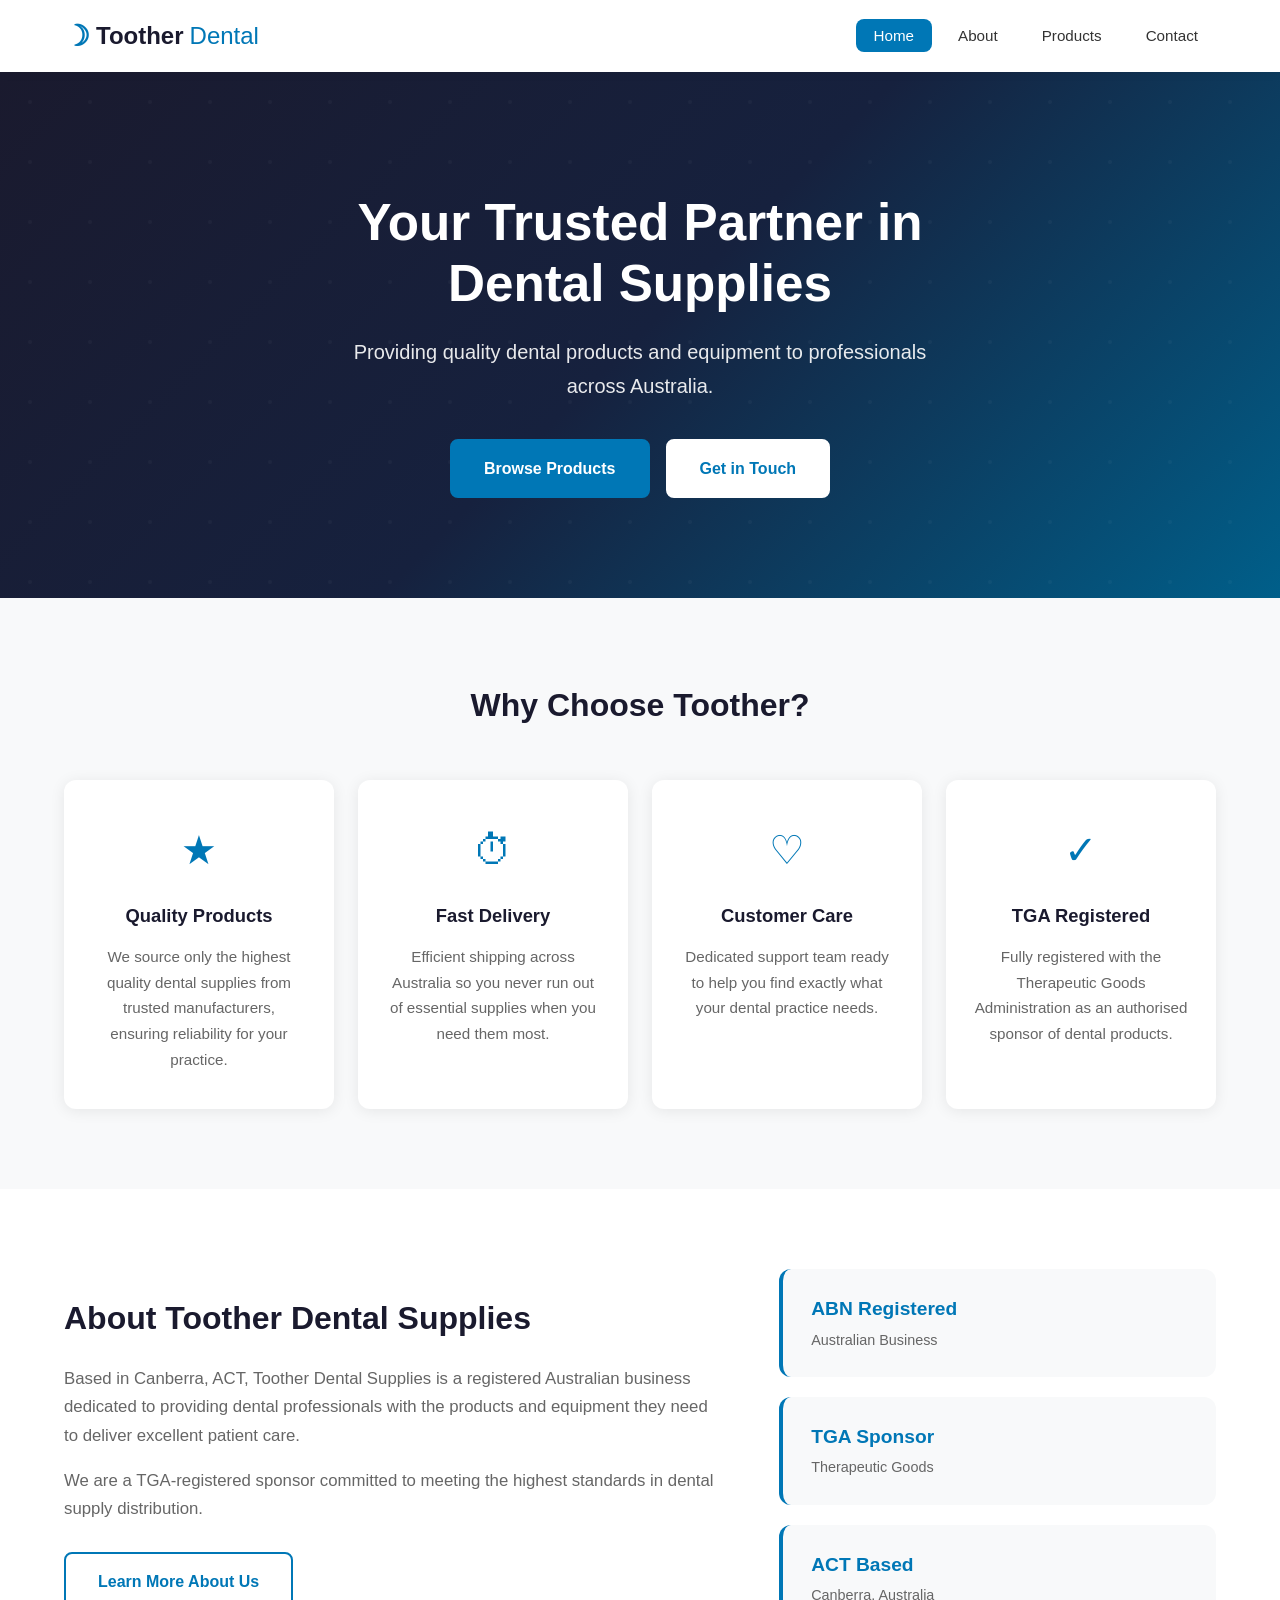
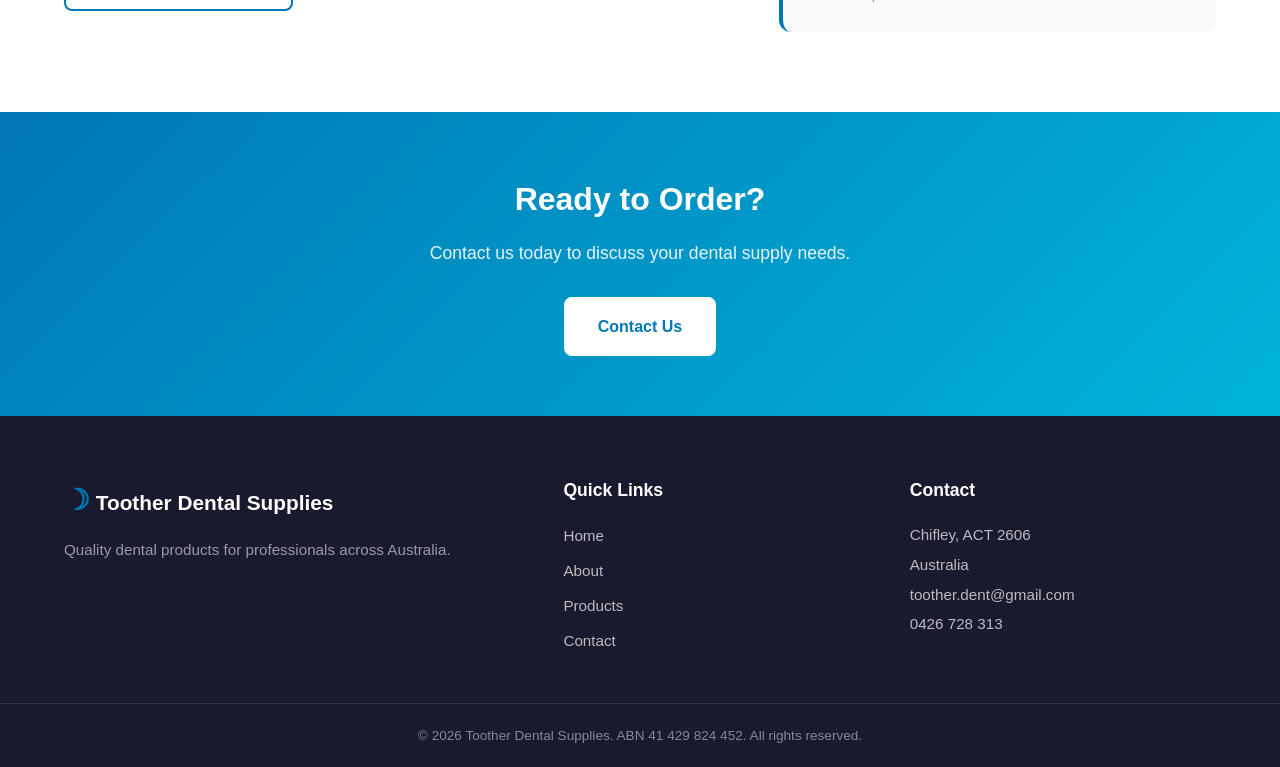
==== index.html @ 84606f4a "Add files via upload" ====
<!DOCTYPE html>
<html lang="en">
<head>
  <meta charset="UTF-8">
  <meta name="viewport" content="width=device-width, initial-scale=1.0">
  <meta name="description" content="Toother Dental Supplies - Quality dental products and supplies in Canberra, ACT. Trusted supplier for dental professionals across Australia.">
  <link rel="stylesheet" href="css/style.css">
  <title>Toother Dental Supplies | Quality Dental Products Australia</title>
</head>
<body>

  <!-- Navigation -->
  <nav class="navbar">
    <div class="container nav-container">
      <a href="index.html" class="logo">
        <span class="logo-icon">&#9789;</span> Toother<span class="logo-accent">Dental</span>
      </a>
      <button class="nav-toggle" aria-label="Toggle navigation">
        <span></span><span></span><span></span>
      </button>
      <ul class="nav-links">
        <li><a href="index.html" class="active">Home</a></li>
        <li><a href="about.html">About</a></li>
        <li><a href="products.html">Products</a></li>
        <li><a href="contact.html">Contact</a></li>
      </ul>
    </div>
  </nav>

  <!-- Hero Section -->
  <section class="hero">
    <div class="hero-overlay"></div>
    <div class="container hero-content">
      <h1>Your Trusted Partner in<br>Dental Supplies</h1>
      <p>Providing quality dental products and equipment to professionals across Australia.</p>
      <div class="hero-buttons">
        <a href="products.html" class="btn btn-primary">Browse Products</a>
        <a href="contact.html" class="btn btn-secondary">Get in Touch</a>
      </div>
    </div>
  </section>

  <!-- Features Section -->
  <section class="features">
    <div class="container">
      <h2 class="section-title">Why Choose Toother?</h2>
      <div class="features-grid">
        <div class="feature-card">
          <div class="feature-icon">&#9733;</div>
          <h3>Quality Products</h3>
          <p>We source only the highest quality dental supplies from trusted manufacturers, ensuring reliability for your practice.</p>
        </div>
        <div class="feature-card">
          <div class="feature-icon">&#9201;</div>
          <h3>Fast Delivery</h3>
          <p>Efficient shipping across Australia so you never run out of essential supplies when you need them most.</p>
        </div>
        <div class="feature-card">
          <div class="feature-icon">&#9825;</div>
          <h3>Customer Care</h3>
          <p>Dedicated support team ready to help you find exactly what your dental practice needs.</p>
        </div>
        <div class="feature-card">
          <div class="feature-icon">&#10003;</div>
          <h3>TGA Registered</h3>
          <p>Fully registered with the Therapeutic Goods Administration as an authorised sponsor of dental products.</p>
        </div>
      </div>
    </div>
  </section>

  <!-- About Preview -->
  <section class="about-preview">
    <div class="container about-preview-content">
      <div class="about-text">
        <h2>About Toother Dental Supplies</h2>
        <p>Based in Canberra, ACT, Toother Dental Supplies is a registered Australian business dedicated to providing dental professionals with the products and equipment they need to deliver excellent patient care.</p>
        <p>We are a TGA-registered sponsor committed to meeting the highest standards in dental supply distribution.</p>
        <a href="about.html" class="btn btn-outline">Learn More About Us</a>
      </div>
      <div class="about-stats">
        <div class="stat">
          <span class="stat-number">ABN Registered</span>
          <span class="stat-label">Australian Business</span>
        </div>
        <div class="stat">
          <span class="stat-number">TGA Sponsor</span>
          <span class="stat-label">Therapeutic Goods</span>
        </div>
        <div class="stat">
          <span class="stat-number">ACT Based</span>
          <span class="stat-label">Canberra, Australia</span>
        </div>
      </div>
    </div>
  </section>

  <!-- CTA Section -->
  <section class="cta">
    <div class="container">
      <h2>Ready to Order?</h2>
      <p>Contact us today to discuss your dental supply needs.</p>
      <a href="contact.html" class="btn btn-primary">Contact Us</a>
    </div>
  </section>

  <!-- Footer -->
  <footer class="footer">
    <div class="container footer-content">
      <div class="footer-brand">
        <h3><span class="logo-icon">&#9789;</span> Toother Dental Supplies</h3>
        <p>Quality dental products for professionals across Australia.</p>
      </div>
      <div class="footer-links">
        <h4>Quick Links</h4>
        <ul>
          <li><a href="index.html">Home</a></li>
          <li><a href="about.html">About</a></li>
          <li><a href="products.html">Products</a></li>
          <li><a href="contact.html">Contact</a></li>
        </ul>
      </div>
      <div class="footer-contact">
        <h4>Contact</h4>
        <p>Chifley, ACT 2606</p>
        <p>Australia</p>
        <p><a href="mailto:toother.dent@gmail.com">toother.dent@gmail.com</a></p>
        <p><a href="tel:0426728313">0426 728 313</a></p>
      </div>
    </div>
    <div class="footer-bottom">
      <div class="container">
        <p>&copy; 2026 Toother Dental Supplies. ABN 41 429 824 452. All rights reserved.</p>
      </div>
    </div>
  </footer>

  <script src="js/main.js"></script>
</body>
</html>
---- css/style.css ----
/* ===========================
   Toother Dental Supplies
   Professional Website Styles
   =========================== */

/* --- CSS Variables --- */
:root {
  --primary: #0077b6;
  --primary-dark: #005f8a;
  --primary-light: #90e0ef;
  --accent: #00b4d8;
  --dark: #1a1a2e;
  --text: #333333;
  --text-light: #666666;
  --light: #f8f9fa;
  --white: #ffffff;
  --border: #e0e0e0;
  --shadow: 0 2px 15px rgba(0, 0, 0, 0.08);
  --shadow-hover: 0 8px 30px rgba(0, 0, 0, 0.12);
  --radius: 12px;
  --transition: all 0.3s ease;
}

/* --- Reset & Base --- */
*, *::before, *::after {
  margin: 0;
  padding: 0;
  box-sizing: border-box;
}

html {
  scroll-behavior: smooth;
}

body {
  font-family: -apple-system, BlinkMacSystemFont, 'Segoe UI', Roboto, Oxygen, Ubuntu, sans-serif;
  line-height: 1.7;
  color: var(--text);
  background: var(--white);
}

a {
  color: var(--primary);
  text-decoration: none;
  transition: var(--transition);
}

a:hover {
  color: var(--primary-dark);
}

img {
  max-width: 100%;
  height: auto;
}

ul {
  list-style: none;
}

.container {
  max-width: 1200px;
  margin: 0 auto;
  padding: 0 24px;
}

/* --- Navigation --- */
.navbar {
  background: var(--white);
  box-shadow: 0 1px 10px rgba(0, 0, 0, 0.06);
  position: sticky;
  top: 0;
  z-index: 1000;
}

.nav-container {
  display: flex;
  align-items: center;
  justify-content: space-between;
  height: 72px;
}

.logo {
  font-size: 1.5rem;
  font-weight: 700;
  color: var(--dark);
  display: flex;
  align-items: center;
  gap: 6px;
}

.logo:hover {
  color: var(--dark);
}

.logo-icon {
  font-size: 1.8rem;
  color: var(--primary);
}

.logo-accent {
  color: var(--primary);
  font-weight: 400;
}

.nav-links {
  display: flex;
  gap: 8px;
}

.nav-links a {
  color: var(--text);
  padding: 8px 18px;
  border-radius: 8px;
  font-weight: 500;
  font-size: 0.95rem;
  transition: var(--transition);
}

.nav-links a:hover,
.nav-links a.active {
  background: var(--primary);
  color: var(--white);
}

.nav-toggle {
  display: none;
  flex-direction: column;
  gap: 5px;
  background: none;
  border: none;
  cursor: pointer;
  padding: 8px;
}

.nav-toggle span {
  display: block;
  width: 26px;
  height: 3px;
  background: var(--dark);
  border-radius: 3px;
  transition: var(--transition);
}

/* --- Buttons --- */
.btn {
  display: inline-block;
  padding: 14px 32px;
  border-radius: 8px;
  font-weight: 600;
  font-size: 1rem;
  cursor: pointer;
  transition: var(--transition);
  border: 2px solid transparent;
  text-align: center;
}

.btn-primary {
  background: var(--primary);
  color: var(--white);
  border-color: var(--primary);
}

.btn-primary:hover {
  background: var(--primary-dark);
  border-color: var(--primary-dark);
  color: var(--white);
  transform: translateY(-2px);
  box-shadow: var(--shadow-hover);
}

.btn-secondary {
  background: var(--white);
  color: var(--primary);
  border-color: var(--white);
}

.btn-secondary:hover {
  background: var(--primary-light);
  border-color: var(--primary-light);
  color: var(--primary-dark);
  transform: translateY(-2px);
}

.btn-outline {
  background: transparent;
  color: var(--primary);
  border-color: var(--primary);
}

.btn-outline:hover {
  background: var(--primary);
  color: var(--white);
  transform: translateY(-2px);
}

.btn-small {
  padding: 10px 24px;
  font-size: 0.9rem;
}

.btn-full {
  width: 100%;
}

/* --- Hero Section --- */
.hero {
  position: relative;
  background: linear-gradient(135deg, var(--dark) 0%, #16213e 50%, var(--primary-dark) 100%);
  padding: 120px 0 100px;
  overflow: hidden;
}

.hero-overlay {
  position: absolute;
  inset: 0;
  background: url("data:image/svg+xml,%3Csvg width='60' height='60' viewBox='0 0 60 60' xmlns='http://www.w3.org/2000/svg'%3E%3Cg fill='none' fill-rule='evenodd'%3E%3Cg fill='%23ffffff' fill-opacity='0.03'%3E%3Ccircle cx='30' cy='30' r='2'/%3E%3C/g%3E%3C/g%3E%3C/svg%3E");
}

.hero-content {
  position: relative;
  text-align: center;
  color: var(--white);
}

.hero h1 {
  font-size: 3.2rem;
  font-weight: 800;
  margin-bottom: 20px;
  line-height: 1.2;
}

.hero p {
  font-size: 1.25rem;
  opacity: 0.9;
  max-width: 600px;
  margin: 0 auto 36px;
}

.hero-buttons {
  display: flex;
  gap: 16px;
  justify-content: center;
  flex-wrap: wrap;
}

/* --- Page Header --- */
.page-header {
  background: linear-gradient(135deg, var(--dark) 0%, var(--primary-dark) 100%);
  padding: 80px 0 60px;
  text-align: center;
  color: var(--white);
}

.page-header h1 {
  font-size: 2.5rem;
  font-weight: 800;
  margin-bottom: 10px;
}

.page-header p {
  font-size: 1.15rem;
  opacity: 0.85;
}

/* --- Section Titles --- */
.section-title {
  text-align: center;
  font-size: 2rem;
  font-weight: 700;
  margin-bottom: 48px;
  color: var(--dark);
}

/* --- Features Section --- */
.features {
  padding: 80px 0;
  background: var(--light);
}

.features-grid {
  display: grid;
  grid-template-columns: repeat(4, 1fr);
  gap: 24px;
}

.feature-card {
  background: var(--white);
  padding: 36px 28px;
  border-radius: var(--radius);
  text-align: center;
  box-shadow: var(--shadow);
  transition: var(--transition);
}

.feature-card:hover {
  transform: translateY(-6px);
  box-shadow: var(--shadow-hover);
}

.feature-icon {
  font-size: 2.5rem;
  color: var(--primary);
  margin-bottom: 16px;
}

.feature-card h3 {
  font-size: 1.15rem;
  margin-bottom: 12px;
  color: var(--dark);
}

.feature-card p {
  color: var(--text-light);
  font-size: 0.95rem;
}

/* --- About Preview Section --- */
.about-preview {
  padding: 80px 0;
}

.about-preview-content {
  display: grid;
  grid-template-columns: 1.5fr 1fr;
  gap: 60px;
  align-items: center;
}

.about-text h2 {
  font-size: 2rem;
  margin-bottom: 20px;
  color: var(--dark);
}

.about-text p {
  color: var(--text-light);
  margin-bottom: 16px;
  font-size: 1.05rem;
}

.about-text .btn {
  margin-top: 12px;
}

.about-stats {
  display: flex;
  flex-direction: column;
  gap: 20px;
}

.stat {
  background: var(--light);
  padding: 24px 28px;
  border-radius: var(--radius);
  border-left: 4px solid var(--primary);
}

.stat-number {
  display: block;
  font-size: 1.2rem;
  font-weight: 700;
  color: var(--primary);
}

.stat-label {
  color: var(--text-light);
  font-size: 0.9rem;
}

/* --- CTA Section --- */
.cta {
  background: linear-gradient(135deg, var(--primary) 0%, var(--accent) 100%);
  padding: 60px 0;
  text-align: center;
  color: var(--white);
}

.cta h2 {
  font-size: 2rem;
  margin-bottom: 12px;
}

.cta p {
  font-size: 1.1rem;
  opacity: 0.9;
  margin-bottom: 28px;
}

.cta .btn-primary {
  background: var(--white);
  color: var(--primary);
  border-color: var(--white);
}

.cta .btn-primary:hover {
  background: var(--dark);
  color: var(--white);
  border-color: var(--dark);
}

/* --- About Page --- */
.about-section {
  padding: 60px 0 80px;
}

.about-grid {
  display: grid;
  grid-template-columns: 1.5fr 1fr;
  gap: 48px;
}

.about-main h2 {
  font-size: 1.6rem;
  color: var(--dark);
  margin-bottom: 16px;
  margin-top: 32px;
}

.about-main h2:first-child {
  margin-top: 0;
}

.about-main p {
  color: var(--text-light);
  font-size: 1.05rem;
  margin-bottom: 12px;
}

.info-card {
  background: var(--light);
  padding: 28px;
  border-radius: var(--radius);
  margin-bottom: 24px;
}

.info-card h3 {
  font-size: 1.2rem;
  color: var(--dark);
  margin-bottom: 16px;
  padding-bottom: 12px;
  border-bottom: 2px solid var(--primary);
}

.info-list li {
  padding: 8px 0;
  color: var(--text-light);
  border-bottom: 1px solid var(--border);
  font-size: 0.95rem;
}

.info-list li:last-child {
  border-bottom: none;
}

.info-list strong {
  color: var(--text);
}

.values-list li {
  padding: 8px 0 8px 24px;
  color: var(--text-light);
  position: relative;
  font-size: 0.95rem;
}

.values-list li::before {
  content: '✓';
  position: absolute;
  left: 0;
  color: var(--primary);
  font-weight: bold;
}

/* --- Products Page --- */
.products-section {
  padding: 60px 0 80px;
}

.products-grid {
  display: grid;
  grid-template-columns: repeat(3, 1fr);
  gap: 28px;
  margin-bottom: 60px;
}

.product-card {
  background: var(--white);
  border: 1px solid var(--border);
  padding: 36px 28px;
  border-radius: var(--radius);
  text-align: center;
  transition: var(--transition);
}

.product-card:hover {
  border-color: var(--primary);
  transform: translateY(-4px);
  box-shadow: var(--shadow-hover);
}

.product-icon {
  font-size: 3rem;
  color: var(--primary);
  margin-bottom: 20px;
}

.product-card h3 {
  font-size: 1.2rem;
  color: var(--dark);
  margin-bottom: 12px;
}

.product-card p {
  color: var(--text-light);
  margin-bottom: 20px;
  font-size: 0.95rem;
}

.products-cta {
  text-align: center;
  background: var(--light);
  padding: 48px;
  border-radius: var(--radius);
}

.products-cta h2 {
  font-size: 1.6rem;
  color: var(--dark);
  margin-bottom: 12px;
}

.products-cta p {
  color: var(--text-light);
  margin-bottom: 24px;
  max-width: 500px;
  margin-left: auto;
  margin-right: auto;
}

/* --- Contact Page --- */
.contact-section {
  padding: 60px 0 80px;
}

.contact-grid {
  display: grid;
  grid-template-columns: 1fr 1fr;
  gap: 48px;
}

.contact-info h2,
.contact-form-wrapper h2 {
  font-size: 1.6rem;
  color: var(--dark);
  margin-bottom: 16px;
}

.contact-info > p {
  color: var(--text-light);
  margin-bottom: 32px;
  font-size: 1.05rem;
}

.contact-details {
  display: flex;
  flex-direction: column;
  gap: 24px;
}

.contact-item {
  display: flex;
  align-items: flex-start;
  gap: 16px;
}

.contact-icon {
  font-size: 1.5rem;
  color: var(--primary);
  width: 48px;
  height: 48px;
  background: var(--light);
  border-radius: 50%;
  display: flex;
  align-items: center;
  justify-content: center;
  flex-shrink: 0;
}

.contact-item h4 {
  font-size: 1rem;
  color: var(--dark);
  margin-bottom: 4px;
}

.contact-item p,
.contact-item a {
  color: var(--text-light);
  font-size: 0.95rem;
}

/* --- Contact Form --- */
.contact-form-wrapper {
  background: var(--light);
  padding: 36px;
  border-radius: var(--radius);
}

.form-group {
  margin-bottom: 20px;
}

.form-group label {
  display: block;
  font-weight: 600;
  color: var(--dark);
  margin-bottom: 6px;
  font-size: 0.95rem;
}

.form-group input,
.form-group select,
.form-group textarea {
  width: 100%;
  padding: 12px 16px;
  border: 1px solid var(--border);
  border-radius: 8px;
  font-size: 1rem;
  font-family: inherit;
  transition: var(--transition);
  background: var(--white);
}

.form-group input:focus,
.form-group select:focus,
.form-group textarea:focus {
  outline: none;
  border-color: var(--primary);
  box-shadow: 0 0 0 3px rgba(0, 119, 182, 0.1);
}

.form-group textarea {
  resize: vertical;
  min-height: 120px;
}

/* --- Map Section --- */
.map-section {
  padding: 0 0 80px;
}

.map-wrapper {
  border-radius: var(--radius);
  overflow: hidden;
  box-shadow: var(--shadow);
}

/* --- Footer --- */
.footer {
  background: var(--dark);
  color: rgba(255, 255, 255, 0.8);
  padding-top: 60px;
}

.footer-content {
  display: grid;
  grid-template-columns: 1.5fr 1fr 1fr;
  gap: 40px;
  padding-bottom: 40px;
}

.footer-brand h3 {
  color: var(--white);
  font-size: 1.3rem;
  margin-bottom: 12px;
}

.footer-brand p {
  font-size: 0.95rem;
  opacity: 0.7;
}

.footer h4 {
  color: var(--white);
  font-size: 1.1rem;
  margin-bottom: 16px;
}

.footer-links ul li {
  margin-bottom: 8px;
}

.footer-links a {
  color: rgba(255, 255, 255, 0.7);
  font-size: 0.95rem;
}

.footer-links a:hover {
  color: var(--white);
}

.footer-contact p,
.footer-contact a {
  color: rgba(255, 255, 255, 0.7);
  font-size: 0.95rem;
  margin-bottom: 4px;
  display: block;
}

.footer-contact a:hover {
  color: var(--white);
}

.footer-bottom {
  border-top: 1px solid rgba(255, 255, 255, 0.1);
  padding: 20px 0;
  text-align: center;
}

.footer-bottom p {
  font-size: 0.85rem;
  opacity: 0.6;
}

/* --- Responsive --- */
@media (max-width: 992px) {
  .features-grid {
    grid-template-columns: repeat(2, 1fr);
  }

  .about-preview-content {
    grid-template-columns: 1fr;
  }

  .about-stats {
    flex-direction: row;
  }

  .about-grid {
    grid-template-columns: 1fr;
  }

  .products-grid {
    grid-template-columns: repeat(2, 1fr);
  }

  .footer-content {
    grid-template-columns: 1fr 1fr;
  }
}

@media (max-width: 768px) {
  .nav-toggle {
    display: flex;
  }

  .nav-links {
    display: none;
    position: absolute;
    top: 72px;
    left: 0;
    right: 0;
    background: var(--white);
    flex-direction: column;
    padding: 16px 24px;
    box-shadow: 0 4px 20px rgba(0, 0, 0, 0.1);
    gap: 4px;
  }

  .nav-links.active {
    display: flex;
  }

  .nav-links a {
    padding: 12px 18px;
  }

  .hero {
    padding: 80px 0 60px;
  }

  .hero h1 {
    font-size: 2.2rem;
  }

  .hero p {
    font-size: 1.05rem;
  }

  .page-header {
    padding: 60px 0 40px;
  }

  .page-header h1 {
    font-size: 2rem;
  }

  .section-title {
    font-size: 1.6rem;
  }

  .features-grid {
    grid-template-columns: 1fr;
  }

  .about-stats {
    flex-direction: column;
  }

  .products-grid {
    grid-template-columns: 1fr;
  }

  .contact-grid {
    grid-template-columns: 1fr;
  }

  .footer-content {
    grid-template-columns: 1fr;
    gap: 28px;
  }

  .hero-buttons {
    flex-direction: column;
    align-items: center;
  }
}
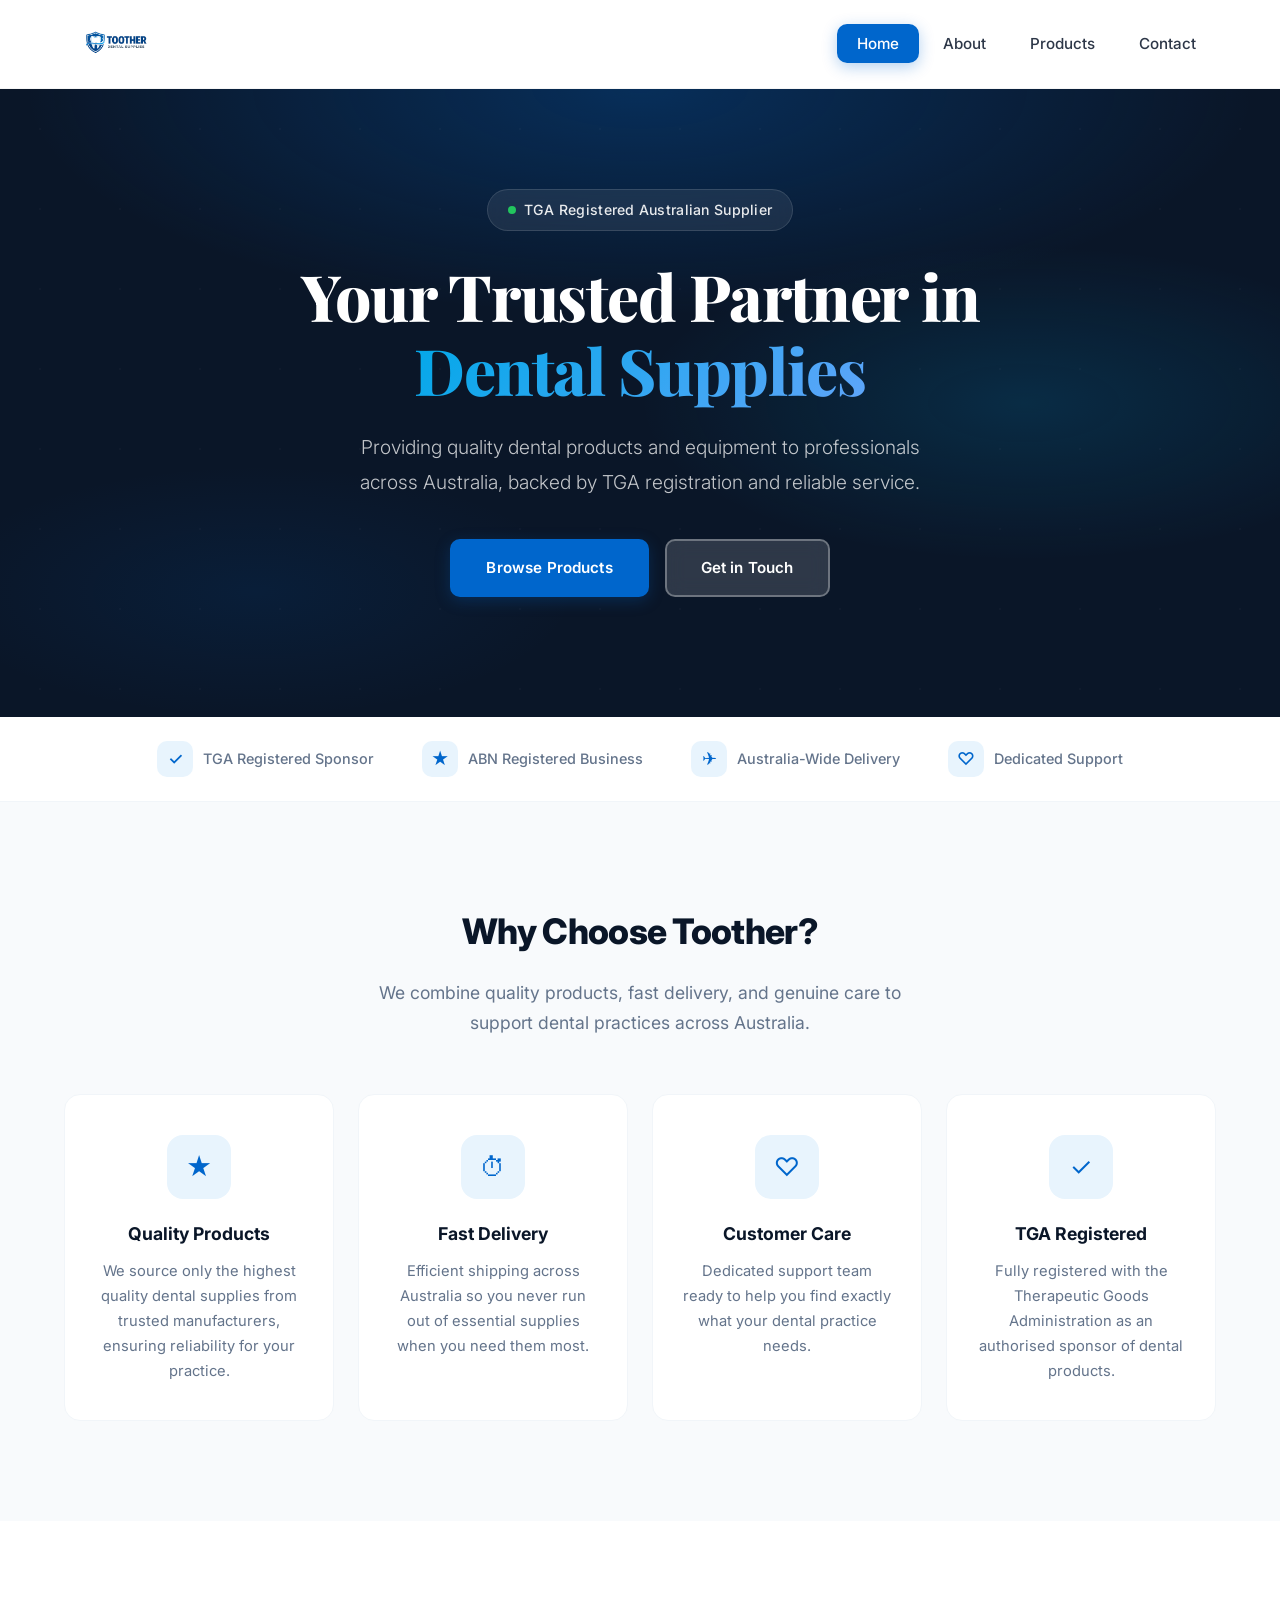
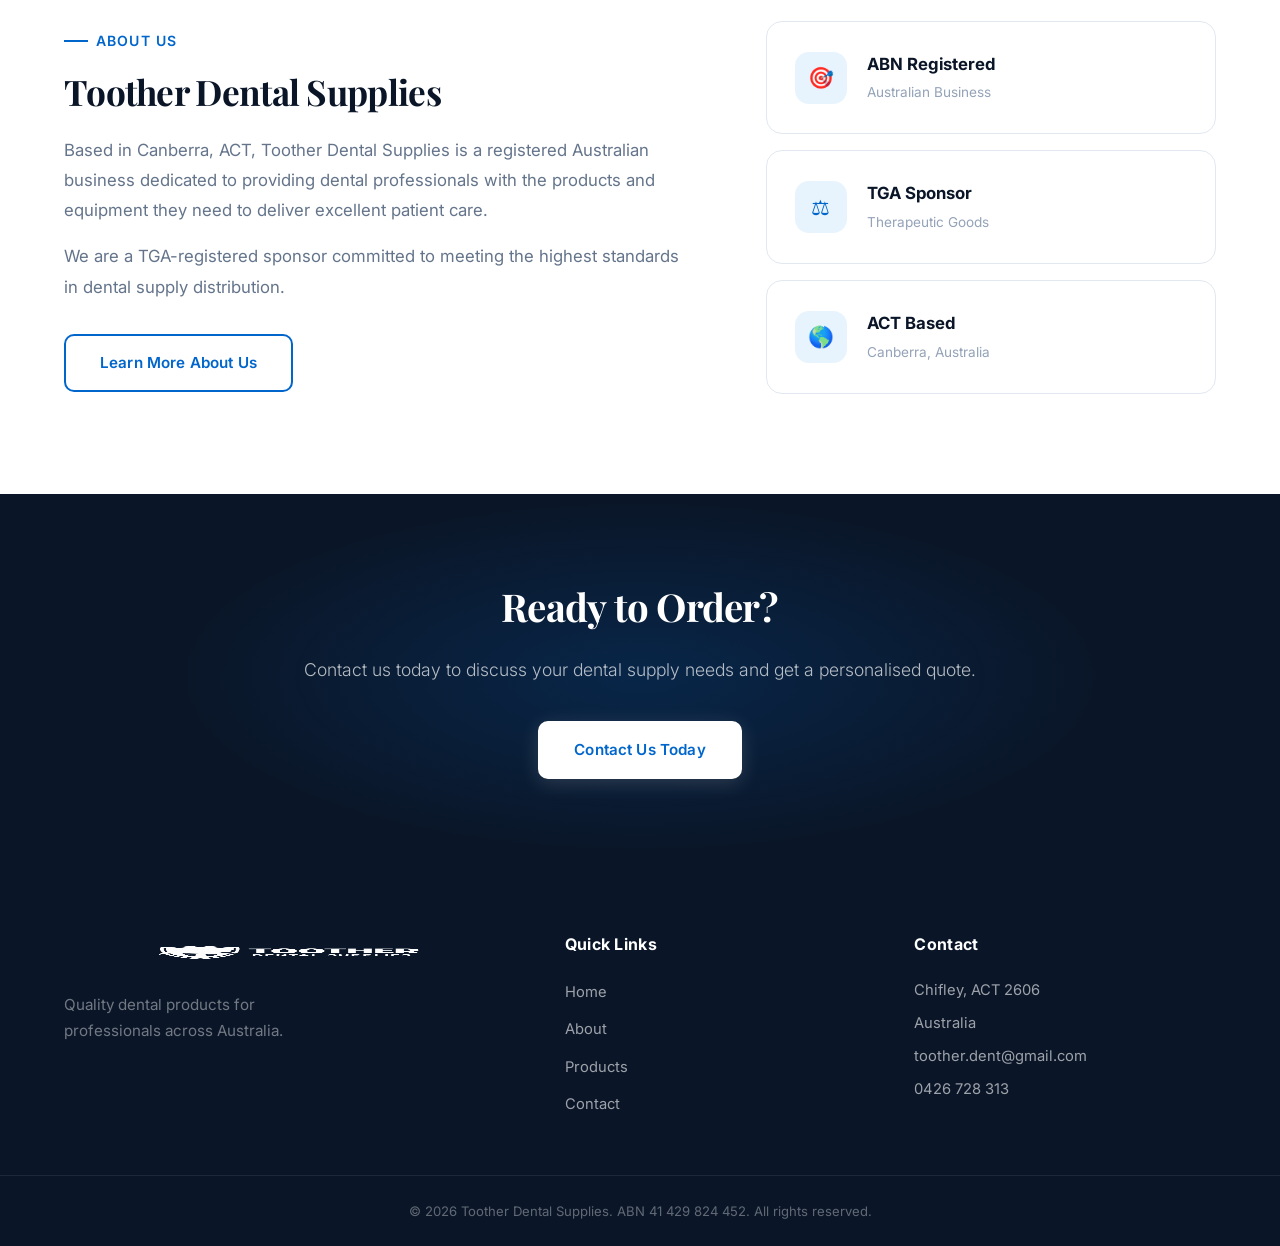
==== commit 686b982c: "Add files via upload" ====
--- a/index.html
+++ b/index.html
@@ -4,6 +4,9 @@
   <meta charset="UTF-8">
   <meta name="viewport" content="width=device-width, initial-scale=1.0">
   <meta name="description" content="Toother Dental Supplies - Quality dental products and supplies in Canberra, ACT. Trusted supplier for dental professionals across Australia.">
+  <link rel="icon" type="image/png" sizes="32x32" href="images/favicon-32.png">
+  <link rel="icon" type="image/png" sizes="16x16" href="images/favicon-16.png">
+  <link rel="apple-touch-icon" href="images/apple-touch-icon.png">
   <link rel="stylesheet" href="css/style.css">
   <title>Toother Dental Supplies | Quality Dental Products Australia</title>
 </head>
@@ -13,7 +16,7 @@
   <nav class="navbar">
     <div class="container nav-container">
       <a href="index.html" class="logo">
-        <span class="logo-icon">&#9789;</span> Toother<span class="logo-accent">Dental</span>
+        <img src="images/logo.png" alt="Toother Dental Supplies" class="logo-img">
       </a>
       <button class="nav-toggle" aria-label="Toggle navigation">
         <span></span><span></span><span></span>
@@ -29,10 +32,13 @@
 
   <!-- Hero Section -->
   <section class="hero">
-    <div class="hero-overlay"></div>
     <div class="container hero-content">
-      <h1>Your Trusted Partner in<br>Dental Supplies</h1>
-      <p>Providing quality dental products and equipment to professionals across Australia.</p>
+      <div class="hero-badge">
+        <span class="hero-badge-dot"></span>
+        TGA Registered Australian Supplier
+      </div>
+      <h1>Your Trusted Partner in<br><span class="highlight">Dental Supplies</span></h1>
+      <p>Providing quality dental products and equipment to professionals across Australia, backed by TGA registration and reliable service.</p>
       <div class="hero-buttons">
         <a href="products.html" class="btn btn-primary">Browse Products</a>
         <a href="contact.html" class="btn btn-secondary">Get in Touch</a>
@@ -40,27 +46,52 @@
     </div>
   </section>
 
+  <!-- Trust Bar -->
+  <section class="trust-bar">
+    <div class="container">
+      <div class="trust-bar-content">
+        <div class="trust-item">
+          <div class="trust-icon">&#10003;</div>
+          <span>TGA Registered Sponsor</span>
+        </div>
+        <div class="trust-item">
+          <div class="trust-icon">&#9733;</div>
+          <span>ABN Registered Business</span>
+        </div>
+        <div class="trust-item">
+          <div class="trust-icon">&#9992;</div>
+          <span>Australia-Wide Delivery</span>
+        </div>
+        <div class="trust-item">
+          <div class="trust-icon">&#9825;</div>
+          <span>Dedicated Support</span>
+        </div>
+      </div>
+    </div>
+  </section>
+
   <!-- Features Section -->
   <section class="features">
     <div class="container">
-      <h2 class="section-title">Why Choose Toother?</h2>
+      <h2 class="section-title fade-up">Why Choose Toother?</h2>
+      <p class="section-subtitle fade-up">We combine quality products, fast delivery, and genuine care to support dental practices across Australia.</p>
       <div class="features-grid">
-        <div class="feature-card">
+        <div class="feature-card fade-up">
           <div class="feature-icon">&#9733;</div>
           <h3>Quality Products</h3>
           <p>We source only the highest quality dental supplies from trusted manufacturers, ensuring reliability for your practice.</p>
         </div>
-        <div class="feature-card">
+        <div class="feature-card fade-up">
           <div class="feature-icon">&#9201;</div>
           <h3>Fast Delivery</h3>
           <p>Efficient shipping across Australia so you never run out of essential supplies when you need them most.</p>
         </div>
-        <div class="feature-card">
+        <div class="feature-card fade-up">
           <div class="feature-icon">&#9825;</div>
           <h3>Customer Care</h3>
           <p>Dedicated support team ready to help you find exactly what your dental practice needs.</p>
         </div>
-        <div class="feature-card">
+        <div class="feature-card fade-up">
           <div class="feature-icon">&#10003;</div>
           <h3>TGA Registered</h3>
           <p>Fully registered with the Therapeutic Goods Administration as an authorised sponsor of dental products.</p>
@@ -72,24 +103,34 @@
   <!-- About Preview -->
   <section class="about-preview">
     <div class="container about-preview-content">
-      <div class="about-text">
-        <h2>About Toother Dental Supplies</h2>
+      <div class="about-text fade-up">
+        <div class="about-label">About Us</div>
+        <h2>Toother Dental Supplies</h2>
         <p>Based in Canberra, ACT, Toother Dental Supplies is a registered Australian business dedicated to providing dental professionals with the products and equipment they need to deliver excellent patient care.</p>
         <p>We are a TGA-registered sponsor committed to meeting the highest standards in dental supply distribution.</p>
         <a href="about.html" class="btn btn-outline">Learn More About Us</a>
       </div>
-      <div class="about-stats">
+      <div class="about-stats fade-up">
         <div class="stat">
-          <span class="stat-number">ABN Registered</span>
-          <span class="stat-label">Australian Business</span>
+          <div class="stat-icon">&#127919;</div>
+          <div>
+            <span class="stat-number">ABN Registered</span>
+            <span class="stat-label">Australian Business</span>
+          </div>
         </div>
         <div class="stat">
-          <span class="stat-number">TGA Sponsor</span>
-          <span class="stat-label">Therapeutic Goods</span>
+          <div class="stat-icon">&#9878;</div>
+          <div>
+            <span class="stat-number">TGA Sponsor</span>
+            <span class="stat-label">Therapeutic Goods</span>
+          </div>
         </div>
         <div class="stat">
-          <span class="stat-number">ACT Based</span>
-          <span class="stat-label">Canberra, Australia</span>
+          <div class="stat-icon">&#127758;</div>
+          <div>
+            <span class="stat-number">ACT Based</span>
+            <span class="stat-label">Canberra, Australia</span>
+          </div>
         </div>
       </div>
     </div>
@@ -97,10 +138,10 @@
 
   <!-- CTA Section -->
   <section class="cta">
-    <div class="container">
+    <div class="container fade-up">
       <h2>Ready to Order?</h2>
-      <p>Contact us today to discuss your dental supply needs.</p>
-      <a href="contact.html" class="btn btn-primary">Contact Us</a>
+      <p>Contact us today to discuss your dental supply needs and get a personalised quote.</p>
+      <a href="contact.html" class="btn btn-primary">Contact Us Today</a>
     </div>
   </section>
 
@@ -108,7 +149,7 @@
   <footer class="footer">
     <div class="container footer-content">
       <div class="footer-brand">
-        <h3><span class="logo-icon">&#9789;</span> Toother Dental Supplies</h3>
+        <img src="images/logo.png" alt="Toother Dental Supplies" class="footer-logo">
         <p>Quality dental products for professionals across Australia.</p>
       </div>
       <div class="footer-links">
@@ -124,8 +165,8 @@
         <h4>Contact</h4>
         <p>Chifley, ACT 2606</p>
         <p>Australia</p>
-        <p><a href="mailto:toother.dent@gmail.com">toother.dent@gmail.com</a></p>
-        <p><a href="tel:0426728313">0426 728 313</a></p>
+        <a href="mailto:toother.dent@gmail.com">toother.dent@gmail.com</a>
+        <a href="tel:0426728313">0426 728 313</a>
       </div>
     </div>
     <div class="footer-bottom">
--- a/css/style.css
+++ b/css/style.css
@@ -1,24 +1,37 @@
 /* ===========================
    Toother Dental Supplies
-   Professional Website Styles
+   Premium Website Design
    =========================== */
+
+/* --- Google Fonts --- */
+@import url('https://fonts.googleapis.com/css2?family=Inter:wght@300;400;500;600;700;800;900&family=Playfair+Display:wght@700;800&display=swap');
 
 /* --- CSS Variables --- */
 :root {
-  --primary: #0077b6;
-  --primary-dark: #005f8a;
-  --primary-light: #90e0ef;
-  --accent: #00b4d8;
-  --dark: #1a1a2e;
-  --text: #333333;
-  --text-light: #666666;
-  --light: #f8f9fa;
+  --primary: #0066cc;
+  --primary-dark: #004d99;
+  --primary-light: #e8f4fd;
+  --accent: #00a8e8;
+  --accent-glow: rgba(0, 168, 232, 0.15);
+  --dark: #0a1628;
+  --dark-light: #1a2740;
+  --text: #2d3748;
+  --text-light: #64748b;
+  --text-muted: #94a3b8;
+  --light: #f8fafc;
   --white: #ffffff;
-  --border: #e0e0e0;
-  --shadow: 0 2px 15px rgba(0, 0, 0, 0.08);
-  --shadow-hover: 0 8px 30px rgba(0, 0, 0, 0.12);
-  --radius: 12px;
-  --transition: all 0.3s ease;
+  --border: #e2e8f0;
+  --border-light: #f1f5f9;
+  --shadow-sm: 0 1px 3px rgba(0,0,0,0.06), 0 1px 2px rgba(0,0,0,0.04);
+  --shadow: 0 4px 20px rgba(0,0,0,0.06);
+  --shadow-md: 0 8px 30px rgba(0,0,0,0.08);
+  --shadow-lg: 0 20px 60px rgba(0,0,0,0.1);
+  --shadow-glow: 0 8px 40px rgba(0, 102, 204, 0.15);
+  --radius: 16px;
+  --radius-sm: 10px;
+  --radius-lg: 24px;
+  --transition: all 0.3s cubic-bezier(0.4, 0, 0.2, 1);
+  --transition-slow: all 0.5s cubic-bezier(0.4, 0, 0.2, 1);
 }
 
 /* --- Reset & Base --- */
@@ -30,13 +43,16 @@
 
 html {
   scroll-behavior: smooth;
+  -webkit-font-smoothing: antialiased;
+  -moz-osx-font-smoothing: grayscale;
 }
 
 body {
-  font-family: -apple-system, BlinkMacSystemFont, 'Segoe UI', Roboto, Oxygen, Ubuntu, sans-serif;
+  font-family: 'Inter', -apple-system, BlinkMacSystemFont, 'Segoe UI', Roboto, sans-serif;
   line-height: 1.7;
   color: var(--text);
   background: var(--white);
+  overflow-x: hidden;
 }
 
 a {
@@ -64,63 +80,80 @@
   padding: 0 24px;
 }
 
+/* --- Scroll Animations --- */
+.fade-up {
+  opacity: 0;
+  transform: translateY(30px);
+  transition: opacity 0.7s ease, transform 0.7s ease;
+}
+
+.fade-up.visible {
+  opacity: 1;
+  transform: translateY(0);
+}
+
 /* --- Navigation --- */
 .navbar {
-  background: var(--white);
-  box-shadow: 0 1px 10px rgba(0, 0, 0, 0.06);
+  background: rgba(255, 255, 255, 0.95);
+  backdrop-filter: blur(20px);
+  -webkit-backdrop-filter: blur(20px);
+  border-bottom: 1px solid rgba(0,0,0,0.04);
   position: sticky;
   top: 0;
   z-index: 1000;
+  transition: var(--transition);
+}
+
+.navbar.scrolled {
+  box-shadow: 0 4px 30px rgba(0,0,0,0.08);
 }
 
 .nav-container {
   display: flex;
   align-items: center;
   justify-content: space-between;
-  height: 72px;
+  height: 88px;
 }
 
 .logo {
-  font-size: 1.5rem;
-  font-weight: 700;
-  color: var(--dark);
-  display: flex;
-  align-items: center;
-  gap: 6px;
-}
-
-.logo:hover {
-  color: var(--dark);
-}
-
-.logo-icon {
-  font-size: 1.8rem;
-  color: var(--primary);
-}
-
-.logo-accent {
-  color: var(--primary);
-  font-weight: 400;
+  display: flex;
+  align-items: center;
+}
+
+.logo-img {
+  height: 70px;
+  width: auto;
+  transition: var(--transition);
+}
+
+.logo:hover .logo-img {
+  transform: scale(1.03);
 }
 
 .nav-links {
   display: flex;
-  gap: 8px;
+  gap: 4px;
 }
 
 .nav-links a {
   color: var(--text);
-  padding: 8px 18px;
-  border-radius: 8px;
+  padding: 10px 20px;
+  border-radius: 10px;
   font-weight: 500;
   font-size: 0.95rem;
   transition: var(--transition);
-}
-
-.nav-links a:hover,
+  position: relative;
+}
+
+.nav-links a:hover {
+  background: var(--primary-light);
+  color: var(--primary);
+}
+
 .nav-links a.active {
   background: var(--primary);
   color: var(--white);
+  box-shadow: 0 4px 15px rgba(0, 102, 204, 0.3);
 }
 
 .nav-toggle {
@@ -136,7 +169,7 @@
 .nav-toggle span {
   display: block;
   width: 26px;
-  height: 3px;
+  height: 2.5px;
   background: var(--dark);
   border-radius: 3px;
   transition: var(--transition);
@@ -144,42 +177,48 @@
 
 /* --- Buttons --- */
 .btn {
-  display: inline-block;
-  padding: 14px 32px;
-  border-radius: 8px;
+  display: inline-flex;
+  align-items: center;
+  justify-content: center;
+  padding: 14px 34px;
+  border-radius: var(--radius-sm);
   font-weight: 600;
-  font-size: 1rem;
+  font-size: 0.95rem;
   cursor: pointer;
   transition: var(--transition);
   border: 2px solid transparent;
   text-align: center;
+  letter-spacing: 0.01em;
+  gap: 8px;
 }
 
 .btn-primary {
   background: var(--primary);
   color: var(--white);
   border-color: var(--primary);
+  box-shadow: 0 4px 15px rgba(0, 102, 204, 0.25);
 }
 
 .btn-primary:hover {
   background: var(--primary-dark);
   border-color: var(--primary-dark);
   color: var(--white);
-  transform: translateY(-2px);
-  box-shadow: var(--shadow-hover);
+  transform: translateY(-3px);
+  box-shadow: 0 8px 25px rgba(0, 102, 204, 0.35);
 }
 
 .btn-secondary {
+  background: rgba(255, 255, 255, 0.15);
+  color: var(--white);
+  border-color: rgba(255, 255, 255, 0.3);
+  backdrop-filter: blur(10px);
+}
+
+.btn-secondary:hover {
   background: var(--white);
   color: var(--primary);
   border-color: var(--white);
-}
-
-.btn-secondary:hover {
-  background: var(--primary-light);
-  border-color: var(--primary-light);
-  color: var(--primary-dark);
-  transform: translateY(-2px);
+  transform: translateY(-3px);
 }
 
 .btn-outline {
@@ -191,12 +230,13 @@
 .btn-outline:hover {
   background: var(--primary);
   color: var(--white);
-  transform: translateY(-2px);
+  transform: translateY(-3px);
+  box-shadow: 0 8px 25px rgba(0, 102, 204, 0.25);
 }
 
 .btn-small {
   padding: 10px 24px;
-  font-size: 0.9rem;
+  font-size: 0.88rem;
 }
 
 .btn-full {
@@ -206,35 +246,90 @@
 /* --- Hero Section --- */
 .hero {
   position: relative;
-  background: linear-gradient(135deg, var(--dark) 0%, #16213e 50%, var(--primary-dark) 100%);
-  padding: 120px 0 100px;
+  background: var(--dark);
+  padding: 100px 0 120px;
   overflow: hidden;
-}
-
-.hero-overlay {
+  min-height: 600px;
+  display: flex;
+  align-items: center;
+}
+
+.hero::before {
+  content: '';
   position: absolute;
   inset: 0;
-  background: url("data:image/svg+xml,%3Csvg width='60' height='60' viewBox='0 0 60 60' xmlns='http://www.w3.org/2000/svg'%3E%3Cg fill='none' fill-rule='evenodd'%3E%3Cg fill='%23ffffff' fill-opacity='0.03'%3E%3Ccircle cx='30' cy='30' r='2'/%3E%3C/g%3E%3C/g%3E%3C/svg%3E");
+  background:
+    radial-gradient(ellipse 80% 60% at 50% 0%, rgba(0, 102, 204, 0.3) 0%, transparent 60%),
+    radial-gradient(ellipse 60% 50% at 80% 50%, rgba(0, 168, 232, 0.15) 0%, transparent 50%),
+    radial-gradient(ellipse 50% 40% at 20% 80%, rgba(0, 102, 204, 0.1) 0%, transparent 50%);
+}
+
+.hero::after {
+  content: '';
+  position: absolute;
+  inset: 0;
+  background: url("data:image/svg+xml,%3Csvg width='80' height='80' viewBox='0 0 80 80' xmlns='http://www.w3.org/2000/svg'%3E%3Cg fill='none'%3E%3Ccircle cx='40' cy='40' r='1' fill='%23ffffff' fill-opacity='0.03'/%3E%3C/g%3E%3C/svg%3E");
 }
 
 .hero-content {
   position: relative;
   text-align: center;
   color: var(--white);
+  z-index: 1;
+}
+
+.hero-badge {
+  display: inline-flex;
+  align-items: center;
+  gap: 8px;
+  background: rgba(255, 255, 255, 0.08);
+  border: 1px solid rgba(255, 255, 255, 0.12);
+  backdrop-filter: blur(10px);
+  padding: 8px 20px;
+  border-radius: 50px;
+  font-size: 0.88rem;
+  font-weight: 500;
+  color: rgba(255, 255, 255, 0.9);
+  margin-bottom: 28px;
+  letter-spacing: 0.02em;
+}
+
+.hero-badge-dot {
+  width: 8px;
+  height: 8px;
+  background: #22c55e;
+  border-radius: 50%;
+  animation: pulse-dot 2s infinite;
+}
+
+@keyframes pulse-dot {
+  0%, 100% { opacity: 1; }
+  50% { opacity: 0.4; }
 }
 
 .hero h1 {
-  font-size: 3.2rem;
+  font-family: 'Playfair Display', 'Georgia', serif;
+  font-size: 4rem;
   font-weight: 800;
-  margin-bottom: 20px;
-  line-height: 1.2;
+  margin-bottom: 24px;
+  line-height: 1.15;
+  letter-spacing: -0.02em;
+}
+
+.hero h1 .highlight {
+  background: linear-gradient(135deg, var(--accent), #60a5fa);
+  -webkit-background-clip: text;
+  -webkit-text-fill-color: transparent;
+  background-clip: text;
 }
 
 .hero p {
-  font-size: 1.25rem;
-  opacity: 0.9;
-  max-width: 600px;
-  margin: 0 auto 36px;
+  font-size: 1.2rem;
+  opacity: 0.75;
+  max-width: 560px;
+  margin: 0 auto 40px;
+  font-weight: 300;
+  line-height: 1.8;
 }
 
 .hero-buttons {
@@ -244,38 +339,102 @@
   flex-wrap: wrap;
 }
 
+/* --- Trust Bar --- */
+.trust-bar {
+  background: var(--white);
+  border-bottom: 1px solid var(--border-light);
+  padding: 24px 0;
+}
+
+.trust-bar-content {
+  display: flex;
+  align-items: center;
+  justify-content: center;
+  gap: 48px;
+  flex-wrap: wrap;
+}
+
+.trust-item {
+  display: flex;
+  align-items: center;
+  gap: 10px;
+  color: var(--text-light);
+  font-size: 0.9rem;
+  font-weight: 500;
+}
+
+.trust-icon {
+  width: 36px;
+  height: 36px;
+  background: var(--primary-light);
+  color: var(--primary);
+  border-radius: 10px;
+  display: flex;
+  align-items: center;
+  justify-content: center;
+  font-size: 1.1rem;
+}
+
 /* --- Page Header --- */
 .page-header {
-  background: linear-gradient(135deg, var(--dark) 0%, var(--primary-dark) 100%);
+  background: var(--dark);
   padding: 80px 0 60px;
   text-align: center;
   color: var(--white);
+  position: relative;
+  overflow: hidden;
+}
+
+.page-header::before {
+  content: '';
+  position: absolute;
+  inset: 0;
+  background: radial-gradient(ellipse 80% 60% at 50% 0%, rgba(0, 102, 204, 0.25) 0%, transparent 60%);
+}
+
+.page-header .container {
+  position: relative;
+  z-index: 1;
 }
 
 .page-header h1 {
-  font-size: 2.5rem;
+  font-family: 'Playfair Display', 'Georgia', serif;
+  font-size: 2.8rem;
   font-weight: 800;
-  margin-bottom: 10px;
+  margin-bottom: 12px;
+  letter-spacing: -0.02em;
 }
 
 .page-header p {
   font-size: 1.15rem;
-  opacity: 0.85;
+  opacity: 0.7;
+  font-weight: 300;
 }
 
 /* --- Section Titles --- */
 .section-title {
   text-align: center;
-  font-size: 2rem;
-  font-weight: 700;
-  margin-bottom: 48px;
+  font-size: 2.2rem;
+  font-weight: 800;
+  margin-bottom: 16px;
   color: var(--dark);
+  letter-spacing: -0.02em;
+}
+
+.section-subtitle {
+  text-align: center;
+  color: var(--text-light);
+  font-size: 1.1rem;
+  max-width: 560px;
+  margin: 0 auto 56px;
+  font-weight: 400;
 }
 
 /* --- Features Section --- */
 .features {
-  padding: 80px 0;
+  padding: 100px 0;
   background: var(--light);
+  position: relative;
 }
 
 .features-grid {
@@ -286,135 +445,237 @@
 
 .feature-card {
   background: var(--white);
-  padding: 36px 28px;
+  padding: 40px 28px 36px;
   border-radius: var(--radius);
   text-align: center;
-  box-shadow: var(--shadow);
-  transition: var(--transition);
+  border: 1px solid var(--border-light);
+  transition: var(--transition);
+  position: relative;
+  overflow: hidden;
+}
+
+.feature-card::before {
+  content: '';
+  position: absolute;
+  top: 0;
+  left: 0;
+  right: 0;
+  height: 3px;
+  background: linear-gradient(90deg, var(--primary), var(--accent));
+  transform: scaleX(0);
+  transition: transform 0.4s ease;
 }
 
 .feature-card:hover {
-  transform: translateY(-6px);
-  box-shadow: var(--shadow-hover);
+  transform: translateY(-8px);
+  box-shadow: var(--shadow-lg);
+  border-color: transparent;
+}
+
+.feature-card:hover::before {
+  transform: scaleX(1);
 }
 
 .feature-icon {
-  font-size: 2.5rem;
+  width: 64px;
+  height: 64px;
+  margin: 0 auto 20px;
+  background: var(--primary-light);
+  border-radius: 16px;
+  display: flex;
+  align-items: center;
+  justify-content: center;
+  font-size: 1.6rem;
   color: var(--primary);
-  margin-bottom: 16px;
+  transition: var(--transition);
+}
+
+.feature-card:hover .feature-icon {
+  background: var(--primary);
+  color: var(--white);
+  transform: scale(1.05);
 }
 
 .feature-card h3 {
-  font-size: 1.15rem;
-  margin-bottom: 12px;
+  font-size: 1.1rem;
+  margin-bottom: 10px;
   color: var(--dark);
+  font-weight: 700;
 }
 
 .feature-card p {
   color: var(--text-light);
-  font-size: 0.95rem;
+  font-size: 0.92rem;
+  line-height: 1.7;
 }
 
 /* --- About Preview Section --- */
 .about-preview {
-  padding: 80px 0;
+  padding: 100px 0;
 }
 
 .about-preview-content {
   display: grid;
-  grid-template-columns: 1.5fr 1fr;
-  gap: 60px;
-  align-items: center;
+  grid-template-columns: 1.4fr 1fr;
+  gap: 72px;
+  align-items: center;
+}
+
+.about-label {
+  display: inline-flex;
+  align-items: center;
+  gap: 8px;
+  color: var(--primary);
+  font-weight: 600;
+  font-size: 0.88rem;
+  text-transform: uppercase;
+  letter-spacing: 0.08em;
+  margin-bottom: 16px;
+}
+
+.about-label::before {
+  content: '';
+  width: 24px;
+  height: 2px;
+  background: var(--primary);
 }
 
 .about-text h2 {
-  font-size: 2rem;
+  font-family: 'Playfair Display', 'Georgia', serif;
+  font-size: 2.2rem;
   margin-bottom: 20px;
   color: var(--dark);
+  letter-spacing: -0.02em;
+  line-height: 1.3;
 }
 
 .about-text p {
   color: var(--text-light);
   margin-bottom: 16px;
   font-size: 1.05rem;
+  line-height: 1.8;
 }
 
 .about-text .btn {
-  margin-top: 12px;
+  margin-top: 16px;
 }
 
 .about-stats {
   display: flex;
   flex-direction: column;
+  gap: 16px;
+}
+
+.stat {
+  background: var(--white);
+  padding: 28px 28px;
+  border-radius: var(--radius);
+  border: 1px solid var(--border);
+  transition: var(--transition);
+  display: flex;
+  align-items: center;
   gap: 20px;
 }
 
-.stat {
-  background: var(--light);
-  padding: 24px 28px;
-  border-radius: var(--radius);
-  border-left: 4px solid var(--primary);
+.stat:hover {
+  border-color: var(--primary);
+  box-shadow: var(--shadow-glow);
+  transform: translateX(4px);
+}
+
+.stat-icon {
+  width: 52px;
+  height: 52px;
+  background: var(--primary-light);
+  border-radius: 14px;
+  display: flex;
+  align-items: center;
+  justify-content: center;
+  font-size: 1.3rem;
+  color: var(--primary);
+  flex-shrink: 0;
 }
 
 .stat-number {
   display: block;
-  font-size: 1.2rem;
+  font-size: 1.05rem;
   font-weight: 700;
-  color: var(--primary);
+  color: var(--dark);
 }
 
 .stat-label {
-  color: var(--text-light);
-  font-size: 0.9rem;
+  color: var(--text-muted);
+  font-size: 0.85rem;
 }
 
 /* --- CTA Section --- */
 .cta {
-  background: linear-gradient(135deg, var(--primary) 0%, var(--accent) 100%);
-  padding: 60px 0;
+  background: var(--dark);
+  padding: 80px 0;
   text-align: center;
   color: var(--white);
+  position: relative;
+  overflow: hidden;
+}
+
+.cta::before {
+  content: '';
+  position: absolute;
+  inset: 0;
+  background: radial-gradient(ellipse 60% 80% at 50% 50%, rgba(0, 102, 204, 0.2) 0%, transparent 60%);
+}
+
+.cta .container {
+  position: relative;
+  z-index: 1;
 }
 
 .cta h2 {
-  font-size: 2rem;
-  margin-bottom: 12px;
+  font-family: 'Playfair Display', 'Georgia', serif;
+  font-size: 2.4rem;
+  margin-bottom: 16px;
+  letter-spacing: -0.02em;
 }
 
 .cta p {
   font-size: 1.1rem;
-  opacity: 0.9;
-  margin-bottom: 28px;
+  opacity: 0.7;
+  margin-bottom: 36px;
+  font-weight: 300;
 }
 
 .cta .btn-primary {
   background: var(--white);
   color: var(--primary);
   border-color: var(--white);
+  box-shadow: 0 4px 20px rgba(255, 255, 255, 0.15);
 }
 
 .cta .btn-primary:hover {
-  background: var(--dark);
-  color: var(--white);
-  border-color: var(--dark);
+  background: var(--accent);
+  color: var(--white);
+  border-color: var(--accent);
+  box-shadow: 0 8px 30px rgba(0, 168, 232, 0.35);
 }
 
 /* --- About Page --- */
 .about-section {
-  padding: 60px 0 80px;
+  padding: 80px 0 100px;
 }
 
 .about-grid {
   display: grid;
   grid-template-columns: 1.5fr 1fr;
-  gap: 48px;
+  gap: 56px;
 }
 
 .about-main h2 {
+  font-family: 'Playfair Display', 'Georgia', serif;
   font-size: 1.6rem;
   color: var(--dark);
   margin-bottom: 16px;
-  margin-top: 32px;
+  margin-top: 36px;
+  letter-spacing: -0.01em;
 }
 
 .about-main h2:first-child {
@@ -425,27 +686,36 @@
   color: var(--text-light);
   font-size: 1.05rem;
   margin-bottom: 12px;
+  line-height: 1.8;
 }
 
 .info-card {
-  background: var(--light);
-  padding: 28px;
+  background: var(--white);
+  padding: 32px;
   border-radius: var(--radius);
-  margin-bottom: 24px;
+  margin-bottom: 20px;
+  border: 1px solid var(--border);
+  transition: var(--transition);
+}
+
+.info-card:hover {
+  box-shadow: var(--shadow-md);
+  border-color: var(--primary-light);
 }
 
 .info-card h3 {
-  font-size: 1.2rem;
+  font-size: 1.15rem;
   color: var(--dark);
-  margin-bottom: 16px;
-  padding-bottom: 12px;
+  margin-bottom: 18px;
+  padding-bottom: 14px;
   border-bottom: 2px solid var(--primary);
+  font-weight: 700;
 }
 
 .info-list li {
-  padding: 8px 0;
+  padding: 10px 0;
   color: var(--text-light);
-  border-bottom: 1px solid var(--border);
+  border-bottom: 1px solid var(--border-light);
   font-size: 0.95rem;
 }
 
@@ -455,84 +725,135 @@
 
 .info-list strong {
   color: var(--text);
+  font-weight: 600;
 }
 
 .values-list li {
-  padding: 8px 0 8px 24px;
+  padding: 10px 0 10px 28px;
   color: var(--text-light);
   position: relative;
   font-size: 0.95rem;
 }
 
 .values-list li::before {
-  content: '✓';
+  content: '';
   position: absolute;
   left: 0;
+  top: 16px;
+  width: 16px;
+  height: 16px;
+  background: var(--primary-light);
+  border-radius: 50%;
+  border: 2px solid var(--primary);
+}
+
+.values-list li::after {
+  content: '\\2713';
+  position: absolute;
+  left: 3px;
+  top: 15px;
   color: var(--primary);
+  font-size: 0.65rem;
   font-weight: bold;
 }
 
 /* --- Products Page --- */
 .products-section {
-  padding: 60px 0 80px;
+  padding: 80px 0 100px;
 }
 
 .products-grid {
   display: grid;
   grid-template-columns: repeat(3, 1fr);
-  gap: 28px;
-  margin-bottom: 60px;
+  gap: 24px;
+  margin-bottom: 64px;
 }
 
 .product-card {
   background: var(--white);
   border: 1px solid var(--border);
-  padding: 36px 28px;
+  padding: 40px 28px 36px;
   border-radius: var(--radius);
   text-align: center;
   transition: var(--transition);
+  position: relative;
+  overflow: hidden;
+}
+
+.product-card::after {
+  content: '';
+  position: absolute;
+  bottom: 0;
+  left: 0;
+  right: 0;
+  height: 3px;
+  background: linear-gradient(90deg, var(--primary), var(--accent));
+  transform: scaleX(0);
+  transition: transform 0.4s ease;
 }
 
 .product-card:hover {
-  border-color: var(--primary);
-  transform: translateY(-4px);
-  box-shadow: var(--shadow-hover);
+  border-color: transparent;
+  transform: translateY(-8px);
+  box-shadow: var(--shadow-lg);
+}
+
+.product-card:hover::after {
+  transform: scaleX(1);
 }
 
 .product-icon {
-  font-size: 3rem;
+  width: 72px;
+  height: 72px;
+  margin: 0 auto 24px;
+  background: var(--primary-light);
+  border-radius: 20px;
+  display: flex;
+  align-items: center;
+  justify-content: center;
+  font-size: 1.8rem;
   color: var(--primary);
-  margin-bottom: 20px;
+  transition: var(--transition);
+}
+
+.product-card:hover .product-icon {
+  background: var(--primary);
+  color: var(--white);
+  transform: scale(1.05) rotate(-3deg);
 }
 
 .product-card h3 {
-  font-size: 1.2rem;
+  font-size: 1.15rem;
   color: var(--dark);
   margin-bottom: 12px;
+  font-weight: 700;
 }
 
 .product-card p {
   color: var(--text-light);
-  margin-bottom: 20px;
-  font-size: 0.95rem;
+  margin-bottom: 24px;
+  font-size: 0.92rem;
+  line-height: 1.7;
 }
 
 .products-cta {
   text-align: center;
-  background: var(--light);
-  padding: 48px;
-  border-radius: var(--radius);
+  background: linear-gradient(135deg, var(--primary-light) 0%, #e0f2fe 100%);
+  padding: 56px 48px;
+  border-radius: var(--radius-lg);
+  border: 1px solid rgba(0, 102, 204, 0.1);
 }
 
 .products-cta h2 {
-  font-size: 1.6rem;
+  font-family: 'Playfair Display', 'Georgia', serif;
+  font-size: 1.8rem;
   color: var(--dark);
   margin-bottom: 12px;
 }
 
 .products-cta p {
   color: var(--text-light);
-  margin-bottom: 24px;
+  margin-bottom: 28px;
   max-width: 500px;
   margin-left: auto;
   margin-right: auto;
@@ -540,17 +861,18 @@
 
 /* --- Contact Page --- */
 .contact-section {
-  padding: 60px 0 80px;
+  padding: 80px 0 100px;
 }
 
 .contact-grid {
   display: grid;
   grid-template-columns: 1fr 1fr;
-  gap: 48px;
+  gap: 56px;
 }
 
 .contact-info h2,
 .contact-form-wrapper h2 {
+  font-family: 'Playfair Display', 'Georgia', serif;
   font-size: 1.6rem;
   color: var(--dark);
   margin-bottom: 16px;
@@ -558,77 +880,102 @@
 
 .contact-info > p {
   color: var(--text-light);
-  margin-bottom: 32px;
+  margin-bottom: 36px;
   font-size: 1.05rem;
+  line-height: 1.8;
 }
 
 .contact-details {
   display: flex;
   flex-direction: column;
-  gap: 24px;
+  gap: 20px;
 }
 
 .contact-item {
   display: flex;
   align-items: flex-start;
   gap: 16px;
+  padding: 20px;
+  border-radius: var(--radius-sm);
+  border: 1px solid var(--border-light);
+  transition: var(--transition);
+}
+
+.contact-item:hover {
+  border-color: var(--primary-light);
+  background: var(--primary-light);
 }
 
 .contact-icon {
-  font-size: 1.5rem;
+  font-size: 1.2rem;
   color: var(--primary);
   width: 48px;
   height: 48px;
-  background: var(--light);
-  border-radius: 50%;
+  background: var(--primary-light);
+  border-radius: 14px;
   display: flex;
   align-items: center;
   justify-content: center;
   flex-shrink: 0;
+  transition: var(--transition);
+}
+
+.contact-item:hover .contact-icon {
+  background: var(--primary);
+  color: var(--white);
 }
 
 .contact-item h4 {
-  font-size: 1rem;
+  font-size: 0.95rem;
   color: var(--dark);
   margin-bottom: 4px;
+  font-weight: 700;
 }
 
 .contact-item p,
 .contact-item a {
   color: var(--text-light);
-  font-size: 0.95rem;
+  font-size: 0.92rem;
 }
 
 /* --- Contact Form --- */
 .contact-form-wrapper {
-  background: var(--light);
-  padding: 36px;
+  background: var(--white);
+  padding: 40px;
   border-radius: var(--radius);
+  border: 1px solid var(--border);
+  box-shadow: var(--shadow);
 }
 
 .form-group {
-  margin-bottom: 20px;
+  margin-bottom: 22px;
 }
 
 .form-group label {
   display: block;
   font-weight: 600;
   color: var(--dark);
-  margin-bottom: 6px;
-  font-size: 0.95rem;
+  margin-bottom: 8px;
+  font-size: 0.92rem;
 }
 
 .form-group input,
 .form-group select,
 .form-group textarea {
   width: 100%;
-  padding: 12px 16px;
-  border: 1px solid var(--border);
-  border-radius: 8px;
-  font-size: 1rem;
+  padding: 14px 18px;
+  border: 1.5px solid var(--border);
+  border-radius: var(--radius-sm);
+  font-size: 0.95rem;
   font-family: inherit;
   transition: var(--transition);
-  background: var(--white);
+  background: var(--light);
+  color: var(--text);
+}
+
+.form-group input::placeholder,
+.form-group textarea::placeholder {
+  color: var(--text-muted);
 }
 
 .form-group input:focus,
@@ -636,74 +983,88 @@
 .form-group textarea:focus {
   outline: none;
   border-color: var(--primary);
-  box-shadow: 0 0 0 3px rgba(0, 119, 182, 0.1);
+  box-shadow: 0 0 0 4px rgba(0, 102, 204, 0.08);
+  background: var(--white);
 }
 
 .form-group textarea {
   resize: vertical;
-  min-height: 120px;
+  min-height: 130px;
 }
 
 /* --- Map Section --- */
 .map-section {
-  padding: 0 0 80px;
+  padding: 0 0 100px;
 }
 
 .map-wrapper {
   border-radius: var(--radius);
   overflow: hidden;
-  box-shadow: var(--shadow);
+  box-shadow: var(--shadow-md);
+  border: 1px solid var(--border);
 }
 
 /* --- Footer --- */
 .footer {
   background: var(--dark);
-  color: rgba(255, 255, 255, 0.8);
-  padding-top: 60px;
+  color: rgba(255, 255, 255, 0.7);
+  padding-top: 72px;
 }
 
 .footer-content {
   display: grid;
   grid-template-columns: 1.5fr 1fr 1fr;
-  gap: 40px;
-  padding-bottom: 40px;
-}
-
-.footer-brand h3 {
-  color: var(--white);
-  font-size: 1.3rem;
-  margin-bottom: 12px;
+  gap: 48px;
+  padding-bottom: 48px;
+}
+
+.footer-brand {
+  display: flex;
+  flex-direction: column;
+  gap: 16px;
+}
+
+.footer-logo {
+  height: 45px;
+  width: auto;
+  filter: brightness(0) invert(1);
 }
 
 .footer-brand p {
   font-size: 0.95rem;
-  opacity: 0.7;
+  opacity: 0.6;
+  line-height: 1.7;
+  max-width: 280px;
 }
 
 .footer h4 {
   color: var(--white);
-  font-size: 1.1rem;
-  margin-bottom: 16px;
+  font-size: 1rem;
+  margin-bottom: 20px;
+  font-weight: 700;
+  letter-spacing: 0.02em;
 }
 
 .footer-links ul li {
-  margin-bottom: 8px;
+  margin-bottom: 10px;
 }
 
 .footer-links a {
-  color: rgba(255, 255, 255, 0.7);
-  font-size: 0.95rem;
+  color: rgba(255, 255, 255, 0.6);
+  font-size: 0.92rem;
+  transition: var(--transition);
 }
 
 .footer-links a:hover {
   color: var(--white);
+  padding-left: 4px;
 }
 
 .footer-contact p,
 .footer-contact a {
-  color: rgba(255, 255, 255, 0.7);
-  font-size: 0.95rem;
-  margin-bottom: 4px;
+  color: rgba(255, 255, 255, 0.6);
+  font-size: 0.92rem;
+  margin-bottom: 8px;
   display: block;
 }
 
@@ -712,24 +1073,29 @@
 }
 
 .footer-bottom {
-  border-top: 1px solid rgba(255, 255, 255, 0.1);
-  padding: 20px 0;
+  border-top: 1px solid rgba(255, 255, 255, 0.08);
+  padding: 24px 0;
   text-align: center;
 }
 
 .footer-bottom p {
-  font-size: 0.85rem;
-  opacity: 0.6;
+  font-size: 0.82rem;
+  opacity: 0.5;
 }
 
 /* --- Responsive --- */
 @media (max-width: 992px) {
+  .hero h1 {
+    font-size: 3rem;
+  }
+
   .features-grid {
     grid-template-columns: repeat(2, 1fr);
   }
 
   .about-preview-content {
     grid-template-columns: 1fr;
+    gap: 48px;
   }
 
   .about-stats {
@@ -746,6 +1112,10 @@
 
   .footer-content {
     grid-template-columns: 1fr 1fr;
+  }
+
+  .trust-bar-content {
+    gap: 24px;
   }
 }
 
@@ -757,14 +1127,16 @@
   .nav-links {
     display: none;
     position: absolute;
-    top: 72px;
+    top: 80px;
     left: 0;
     right: 0;
-    background: var(--white);
+    background: rgba(255, 255, 255, 0.98);
+    backdrop-filter: blur(20px);
     flex-direction: column;
     padding: 16px 24px;
-    box-shadow: 0 4px 20px rgba(0, 0, 0, 0.1);
+    box-shadow: 0 20px 40px rgba(0, 0, 0, 0.1);
     gap: 4px;
+    border-bottom: 1px solid var(--border);
   }
 
   .nav-links.active {
@@ -772,37 +1144,50 @@
   }
 
   .nav-links a {
-    padding: 12px 18px;
+    padding: 14px 18px;
   }
 
   .hero {
-    padding: 80px 0 60px;
+    padding: 60px 0 80px;
+    min-height: auto;
   }
 
   .hero h1 {
-    font-size: 2.2rem;
+    font-size: 2.4rem;
   }
 
   .hero p {
     font-size: 1.05rem;
   }
 
+  .hero-badge {
+    font-size: 0.8rem;
+  }
+
   .page-header {
     padding: 60px 0 40px;
   }
 
   .page-header h1 {
-    font-size: 2rem;
+    font-size: 2.2rem;
   }
 
   .section-title {
-    font-size: 1.6rem;
+    font-size: 1.8rem;
+  }
+
+  .features {
+    padding: 72px 0;
   }
 
   .features-grid {
     grid-template-columns: 1fr;
   }
 
+  .about-preview {
+    padding: 72px 0;
+  }
+
   .about-stats {
     flex-direction: column;
   }
@@ -817,11 +1202,31 @@
 
   .footer-content {
     grid-template-columns: 1fr;
-    gap: 28px;
+    gap: 32px;
   }
 
   .hero-buttons {
     flex-direction: column;
     align-items: center;
   }
-}
+
+  .trust-bar-content {
+    gap: 16px;
+    justify-content: flex-start;
+    overflow-x: auto;
+    padding: 0 24px;
+    -webkit-overflow-scrolling: touch;
+  }
+
+  .trust-item {
+    flex-shrink: 0;
+  }
+
+  .contact-form-wrapper {
+    padding: 28px;
+  }
+
+  .products-cta {
+    padding: 40px 28px;
+  }
+}
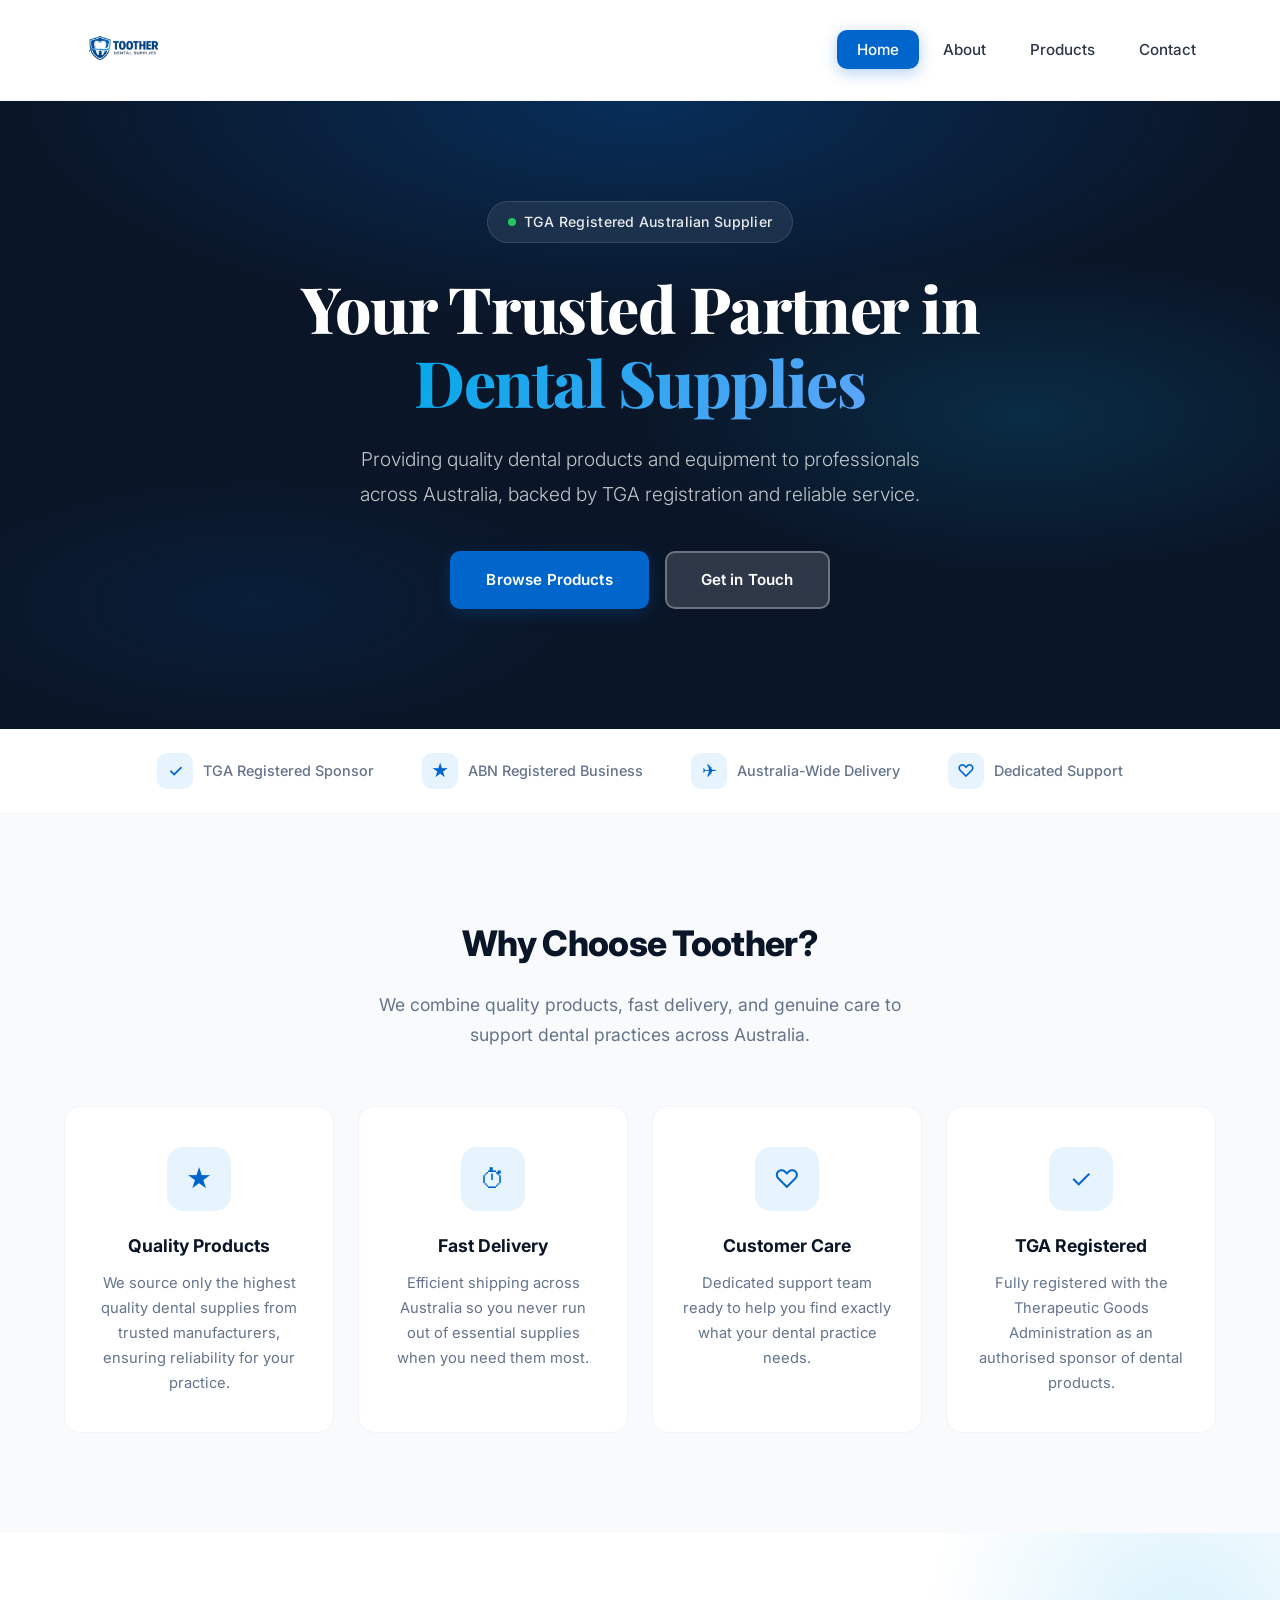
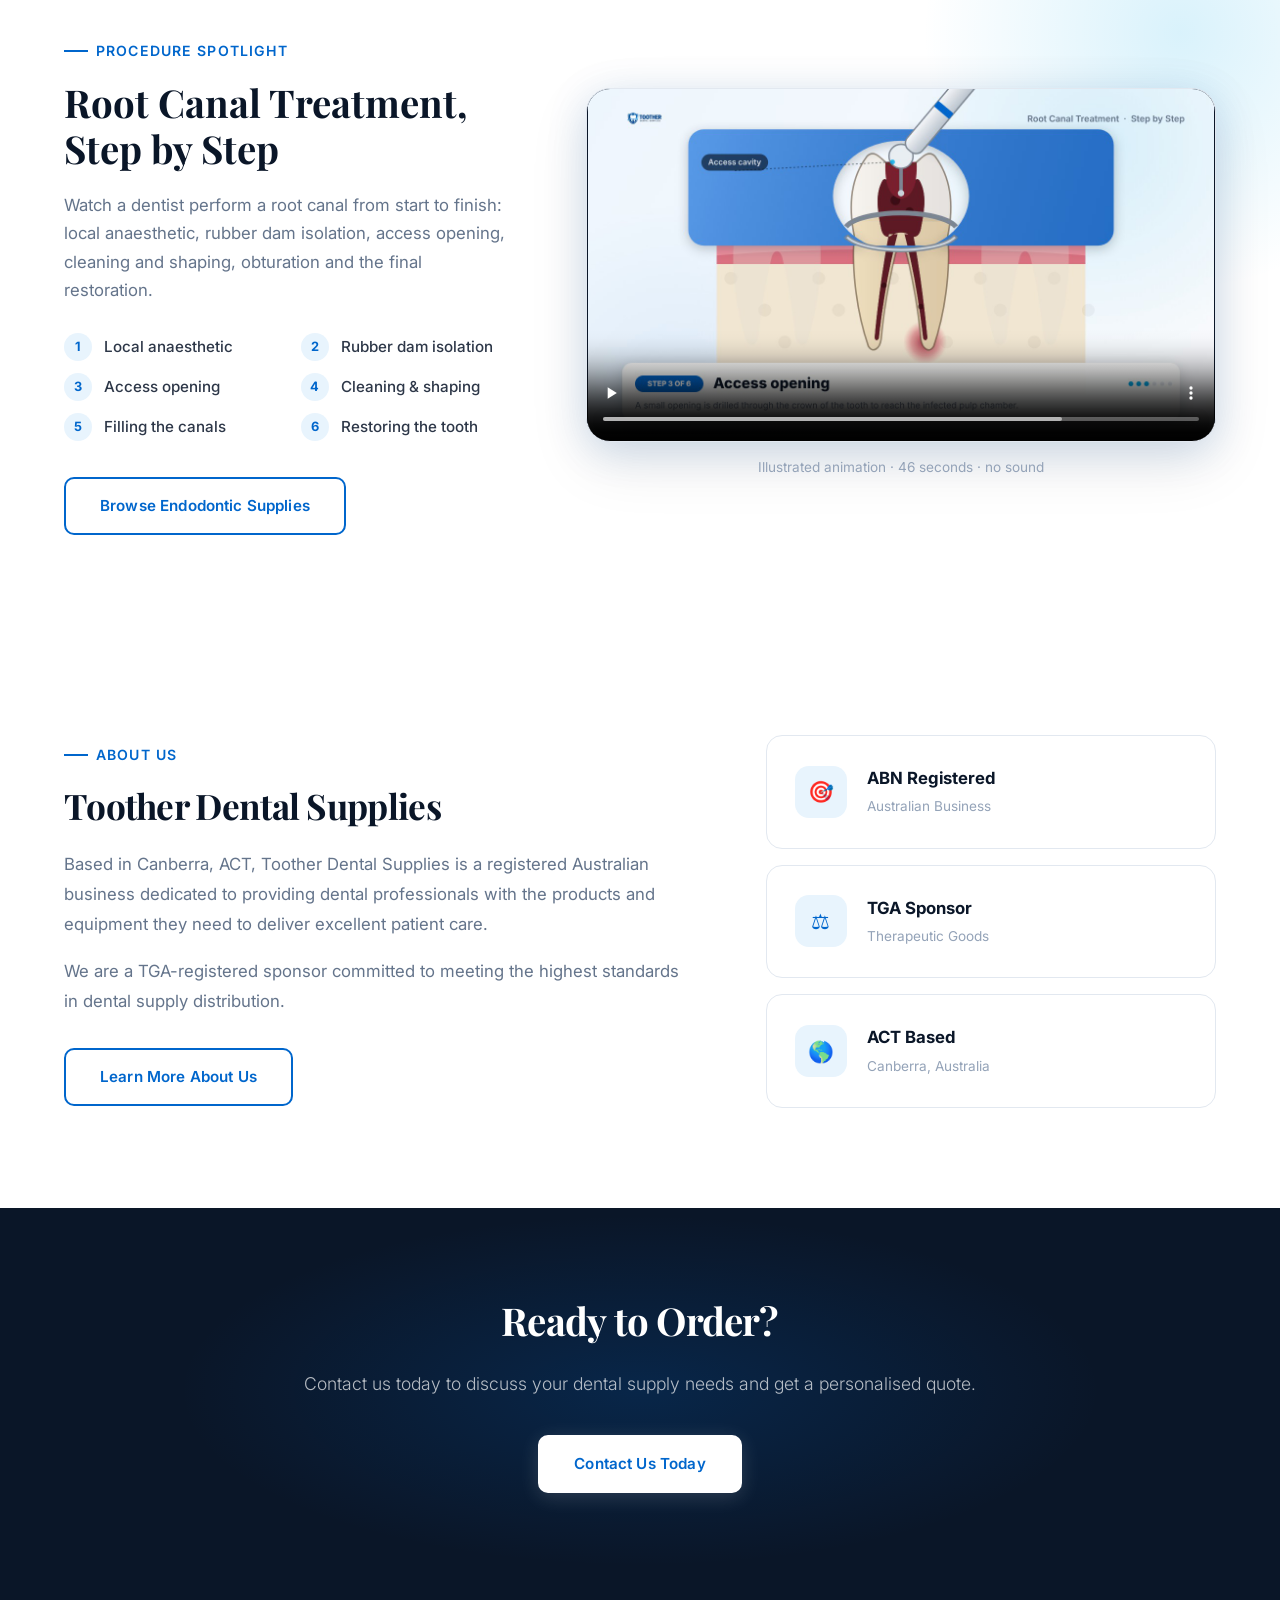
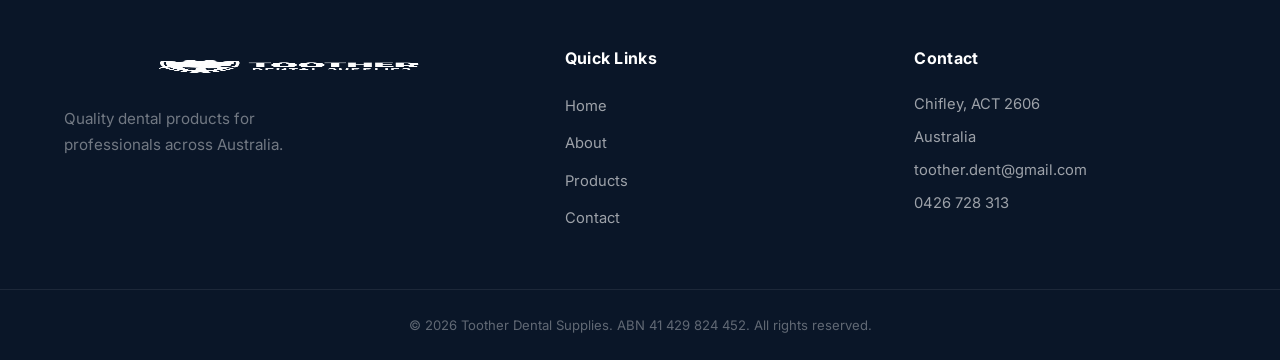
==== commit de9df269: "Add root canal treatment video to the home page Adds an illustrated, step-by-step animation of a den" ====
--- a/index.html
+++ b/index.html
@@ -100,6 +100,34 @@
     </div>
   </section>
 
+  <!-- Procedure Video -->
+  <section class="procedure-video">
+    <div class="container procedure-video-content">
+      <div class="procedure-video-text fade-up">
+        <div class="about-label">Procedure Spotlight</div>
+        <h2>Root Canal Treatment, Step by Step</h2>
+        <p>Watch a dentist perform a root canal from start to finish: local anaesthetic, rubber dam isolation, access opening, cleaning and shaping, obturation and the final restoration.</p>
+        <ul class="procedure-steps">
+          <li><span>1</span>Local anaesthetic</li>
+          <li><span>2</span>Rubber dam isolation</li>
+          <li><span>3</span>Access opening</li>
+          <li><span>4</span>Cleaning &amp; shaping</li>
+          <li><span>5</span>Filling the canals</li>
+          <li><span>6</span>Restoring the tooth</li>
+        </ul>
+        <a href="products.html" class="btn btn-outline">Browse Endodontic Supplies</a>
+      </div>
+      <div class="procedure-video-player fade-up">
+        <video controls playsinline preload="metadata" poster="images/root-canal-poster.jpg" aria-label="Animated video of a dentist performing a root canal treatment, step by step">
+          <source src="videos/root-canal-treatment.webm" type="video/webm">
+          <source src="videos/root-canal-treatment.mp4" type="video/mp4">
+          Your browser does not support embedded video. <a href="videos/root-canal-treatment.mp4">Download the video</a> instead.
+        </video>
+        <p class="procedure-video-caption">Illustrated animation &middot; 46 seconds &middot; no sound</p>
+      </div>
+    </div>
+  </section>
+
   <!-- About Preview -->
   <section class="about-preview">
     <div class="container about-preview-content">
--- a/css/style.css
+++ b/css/style.css
@@ -112,7 +112,7 @@
   display: flex;
   align-items: center;
   justify-content: space-between;
-  height: 88px;
+  height: 100px;
 }
 
 .logo {
@@ -121,8 +121,10 @@
 }
 
 .logo-img {
-  height: 70px;
+  height: 80px;
   width: auto;
+  max-height: 80px;
+  object-fit: contain;
   transition: var(--transition);
 }
 
@@ -608,6 +610,94 @@
   font-size: 0.85rem;
 }
 
+/* --- Procedure Video Section --- */
+.procedure-video {
+  padding: 100px 0;
+  background: var(--white);
+  position: relative;
+  overflow: hidden;
+}
+
+.procedure-video::before {
+  content: '';
+  position: absolute;
+  right: -160px;
+  top: -160px;
+  width: 520px;
+  height: 520px;
+  background: radial-gradient(circle, var(--accent-glow) 0%, transparent 70%);
+  pointer-events: none;
+}
+
+.procedure-video-content {
+  display: grid;
+  grid-template-columns: 1fr 1.4fr;
+  gap: 72px;
+  align-items: center;
+  position: relative;
+}
+
+.procedure-video-text h2 {
+  font-family: 'Playfair Display', serif;
+  font-size: 2.4rem;
+  color: var(--dark);
+  line-height: 1.2;
+  margin-bottom: 20px;
+}
+
+.procedure-video-text p {
+  color: var(--text-light);
+  font-size: 1.05rem;
+  margin-bottom: 28px;
+}
+
+.procedure-steps {
+  display: grid;
+  grid-template-columns: 1fr 1fr;
+  gap: 12px 24px;
+  margin-bottom: 36px;
+}
+
+.procedure-steps li {
+  display: flex;
+  align-items: center;
+  gap: 12px;
+  color: var(--text);
+  font-weight: 500;
+  font-size: 0.95rem;
+}
+
+.procedure-steps li span {
+  flex-shrink: 0;
+  width: 28px;
+  height: 28px;
+  border-radius: 50%;
+  background: var(--primary-light);
+  color: var(--primary);
+  font-size: 0.8rem;
+  font-weight: 700;
+  display: inline-flex;
+  align-items: center;
+  justify-content: center;
+}
+
+.procedure-video-player video {
+  display: block;
+  width: 100%;
+  aspect-ratio: 16 / 9;
+  background: var(--dark);
+  border-radius: var(--radius-lg);
+  box-shadow: var(--shadow-lg), var(--shadow-glow);
+  border: 1px solid var(--border);
+}
+
+.procedure-video-caption {
+  margin-top: 14px;
+  text-align: center;
+  color: var(--text-muted);
+  font-size: 0.85rem;
+}
+
 /* --- CTA Section --- */
 .cta {
   background: var(--dark);
@@ -1096,6 +1186,15 @@
   .about-preview-content {
     grid-template-columns: 1fr;
     gap: 48px;
+  }
+
+  .procedure-video-content {
+    grid-template-columns: 1fr;
+    gap: 40px;
+  }
+
+  .procedure-video-player {
+    order: -1;
   }
 
   .about-stats {
@@ -1180,6 +1279,18 @@
     padding: 72px 0;
   }
 
+  .procedure-video {
+    padding: 72px 0;
+  }
+
+  .procedure-video-text h2 {
+    font-size: 1.9rem;
+  }
+
+  .procedure-steps {
+    grid-template-columns: 1fr;
+  }
+
   .features-grid {
     grid-template-columns: 1fr;
   }
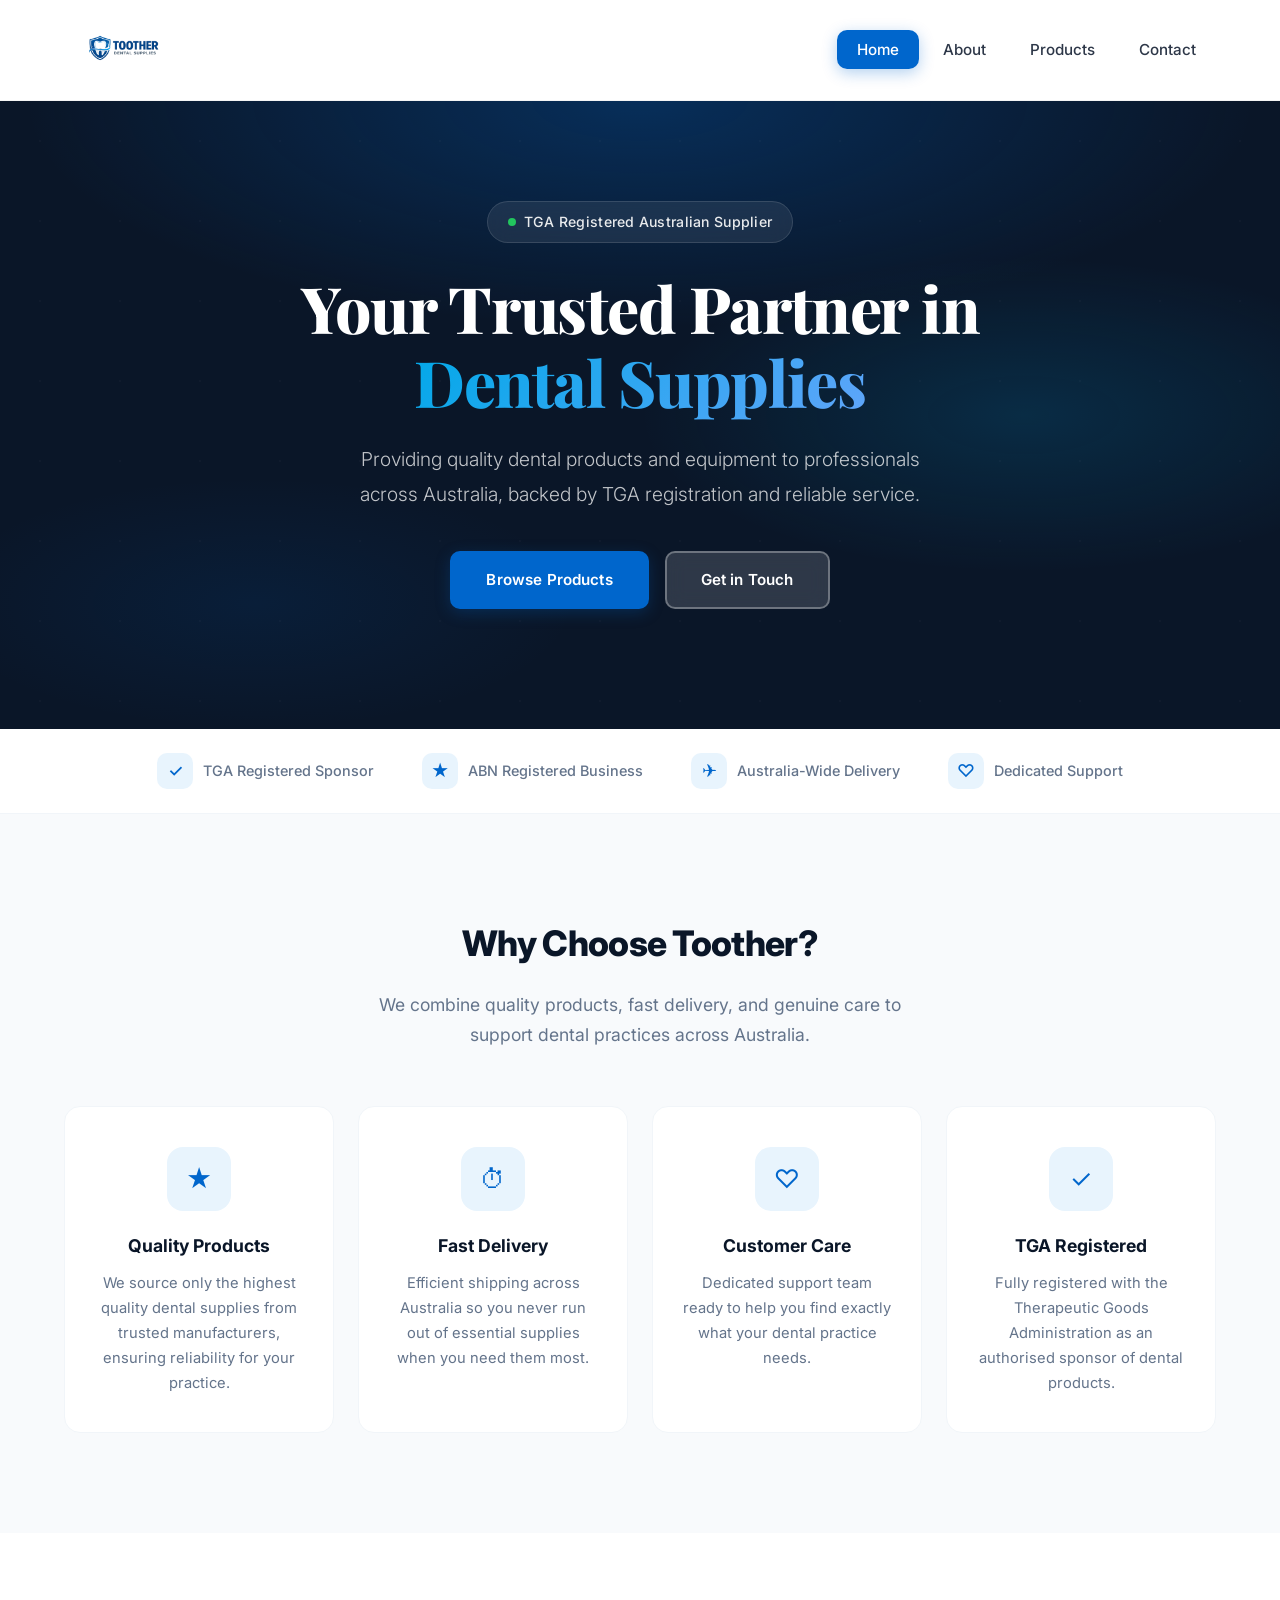
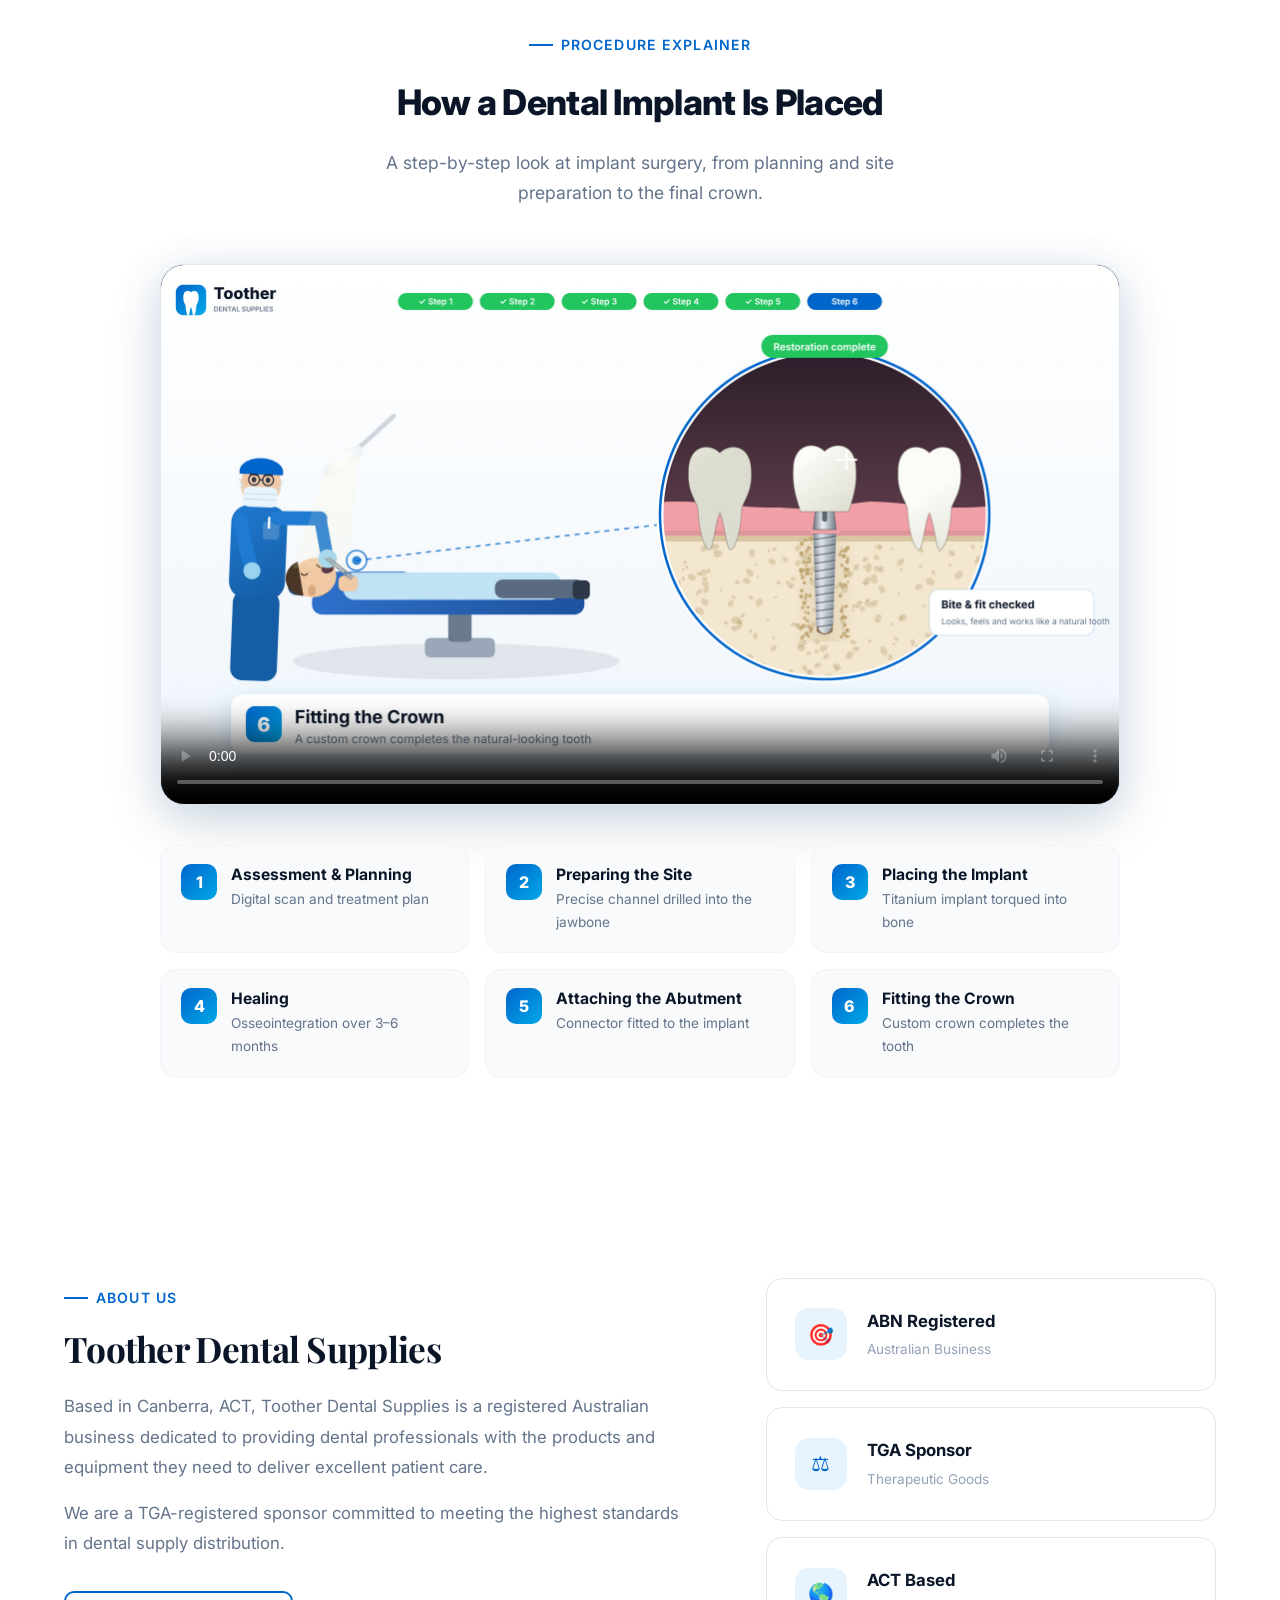
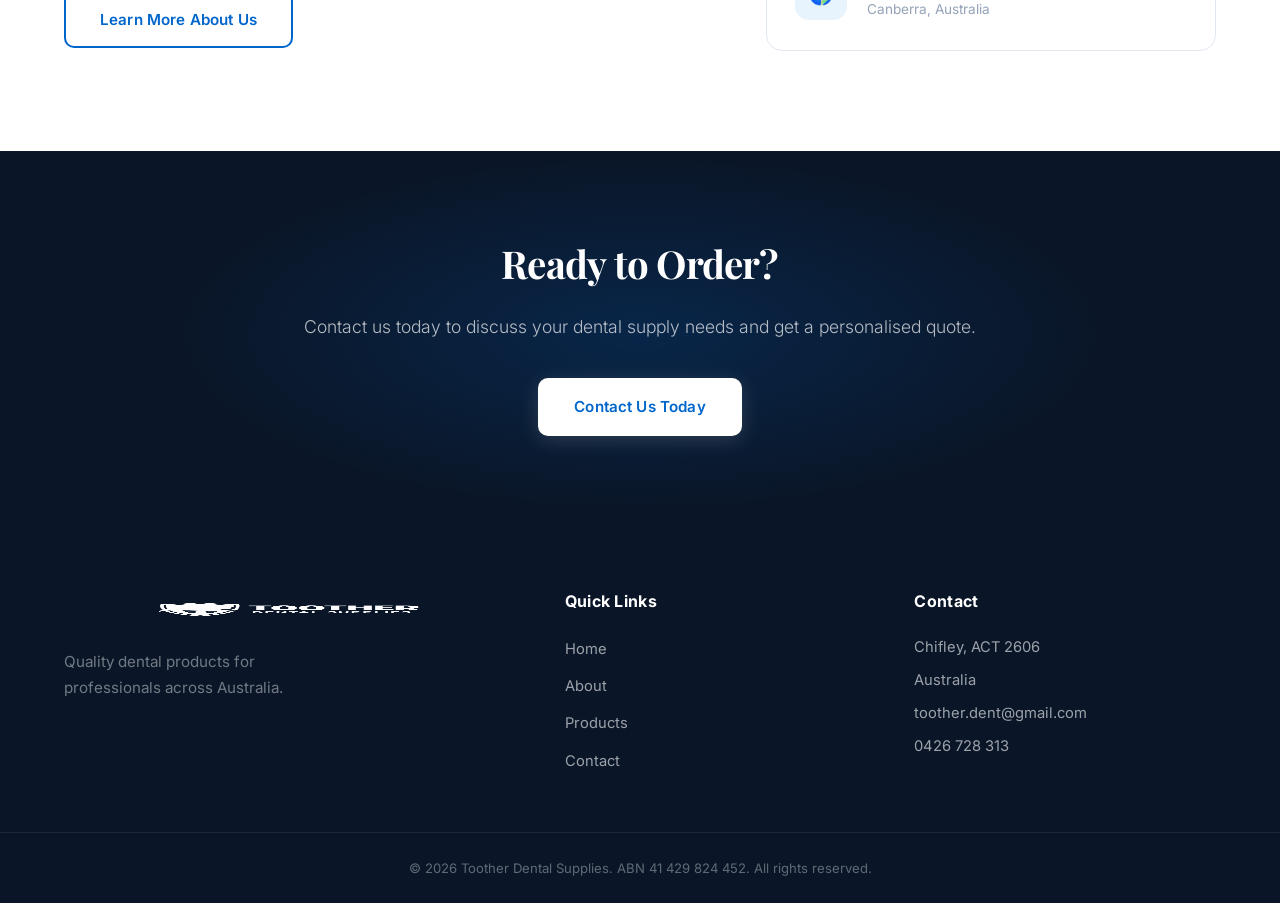
==== commit 916bd318: "Add animated dental implant procedure video to homepage Adds a 62-second, 1080p animated explainer s" ====
--- a/index.html
+++ b/index.html
@@ -101,30 +101,25 @@
   </section>
 
   <!-- Procedure Video -->
-  <section class="procedure-video">
-    <div class="container procedure-video-content">
-      <div class="procedure-video-text fade-up">
-        <div class="about-label">Procedure Spotlight</div>
-        <h2>Root Canal Treatment, Step by Step</h2>
-        <p>Watch a dentist perform a root canal from start to finish: local anaesthetic, rubber dam isolation, access opening, cleaning and shaping, obturation and the final restoration.</p>
-        <ul class="procedure-steps">
-          <li><span>1</span>Local anaesthetic</li>
-          <li><span>2</span>Rubber dam isolation</li>
-          <li><span>3</span>Access opening</li>
-          <li><span>4</span>Cleaning &amp; shaping</li>
-          <li><span>5</span>Filling the canals</li>
-          <li><span>6</span>Restoring the tooth</li>
-        </ul>
-        <a href="products.html" class="btn btn-outline">Browse Endodontic Supplies</a>
-      </div>
-      <div class="procedure-video-player fade-up">
-        <video controls playsinline preload="metadata" poster="images/root-canal-poster.jpg" aria-label="Animated video of a dentist performing a root canal treatment, step by step">
-          <source src="videos/root-canal-treatment.webm" type="video/webm">
-          <source src="videos/root-canal-treatment.mp4" type="video/mp4">
-          Your browser does not support embedded video. <a href="videos/root-canal-treatment.mp4">Download the video</a> instead.
+  <section class="video-section">
+    <div class="container">
+      <div class="about-label video-label fade-up">Procedure Explainer</div>
+      <h2 class="section-title fade-up">How a Dental Implant Is Placed</h2>
+      <p class="section-subtitle fade-up">A step-by-step look at implant surgery, from planning and site preparation to the final crown.</p>
+      <div class="video-wrap fade-up">
+        <video class="procedure-video" controls playsinline preload="metadata" poster="videos/dental-implant-procedure-poster.jpg" aria-label="Animated explainer: how a dental implant is placed">
+          <source src="videos/dental-implant-procedure.mp4" type="video/mp4">
+          Your browser does not support embedded video. <a href="videos/dental-implant-procedure.mp4">Download the video</a> instead.
         </video>
-        <p class="procedure-video-caption">Illustrated animation &middot; 46 seconds &middot; no sound</p>
-      </div>
+      </div>
+      <ol class="video-steps fade-up">
+        <li><span class="video-step-num">1</span><span><strong>Assessment &amp; Planning</strong><small>Digital scan and treatment plan</small></span></li>
+        <li><span class="video-step-num">2</span><span><strong>Preparing the Site</strong><small>Precise channel drilled into the jawbone</small></span></li>
+        <li><span class="video-step-num">3</span><span><strong>Placing the Implant</strong><small>Titanium implant torqued into bone</small></span></li>
+        <li><span class="video-step-num">4</span><span><strong>Healing</strong><small>Osseointegration over 3&ndash;6 months</small></span></li>
+        <li><span class="video-step-num">5</span><span><strong>Attaching the Abutment</strong><small>Connector fitted to the implant</small></span></li>
+        <li><span class="video-step-num">6</span><span><strong>Fitting the Crown</strong><small>Custom crown completes the tooth</small></span></li>
+      </ol>
     </div>
   </section>
 
--- a/css/style.css
+++ b/css/style.css
@@ -341,6 +341,89 @@
   flex-wrap: wrap;
 }
 
+/* --- Procedure Video Section --- */
+.video-section {
+  padding: 100px 0;
+  background: var(--white);
+  position: relative;
+}
+
+.video-section .video-label {
+  display: flex;
+  justify-content: center;
+}
+
+.video-wrap {
+  max-width: 960px;
+  margin: 0 auto;
+  border-radius: var(--radius-lg);
+  overflow: hidden;
+  background: var(--dark);
+  box-shadow: var(--shadow-lg), var(--shadow-glow);
+  border: 1px solid var(--border);
+}
+
+.procedure-video {
+  display: block;
+  width: 100%;
+  aspect-ratio: 16 / 9;
+  background: var(--dark);
+}
+
+.video-steps {
+  list-style: none;
+  max-width: 960px;
+  margin: 40px auto 0;
+  display: grid;
+  grid-template-columns: repeat(3, 1fr);
+  gap: 16px;
+}
+
+.video-steps li {
+  display: flex;
+  align-items: flex-start;
+  gap: 14px;
+  padding: 18px 20px;
+  background: var(--light);
+  border: 1px solid var(--border-light);
+  border-radius: var(--radius);
+  transition: var(--transition);
+}
+
+.video-steps li:hover {
+  border-color: rgba(0, 102, 204, 0.25);
+  box-shadow: var(--shadow);
+  transform: translateY(-2px);
+}
+
+.video-step-num {
+  flex-shrink: 0;
+  width: 36px;
+  height: 36px;
+  border-radius: 10px;
+  background: linear-gradient(135deg, var(--primary), var(--accent));
+  color: var(--white);
+  font-weight: 800;
+  display: inline-flex;
+  align-items: center;
+  justify-content: center;
+}
+
+.video-steps strong {
+  display: block;
+  color: var(--dark);
+  font-weight: 700;
+  font-size: 0.98rem;
+  line-height: 1.4;
+}
+
+.video-steps small {
+  display: block;
+  color: var(--text-light);
+  font-size: 0.85rem;
+  margin-top: 2px;
+}
+
 /* --- Trust Bar --- */
 .trust-bar {
   background: var(--white);
@@ -610,94 +693,6 @@
   font-size: 0.85rem;
 }
 
-/* --- Procedure Video Section --- */
-.procedure-video {
-  padding: 100px 0;
-  background: var(--white);
-  position: relative;
-  overflow: hidden;
-}
-
-.procedure-video::before {
-  content: '';
-  position: absolute;
-  right: -160px;
-  top: -160px;
-  width: 520px;
-  height: 520px;
-  background: radial-gradient(circle, var(--accent-glow) 0%, transparent 70%);
-  pointer-events: none;
-}
-
-.procedure-video-content {
-  display: grid;
-  grid-template-columns: 1fr 1.4fr;
-  gap: 72px;
-  align-items: center;
-  position: relative;
-}
-
-.procedure-video-text h2 {
-  font-family: 'Playfair Display', serif;
-  font-size: 2.4rem;
-  color: var(--dark);
-  line-height: 1.2;
-  margin-bottom: 20px;
-}
-
-.procedure-video-text p {
-  color: var(--text-light);
-  font-size: 1.05rem;
-  margin-bottom: 28px;
-}
-
-.procedure-steps {
-  display: grid;
-  grid-template-columns: 1fr 1fr;
-  gap: 12px 24px;
-  margin-bottom: 36px;
-}
-
-.procedure-steps li {
-  display: flex;
-  align-items: center;
-  gap: 12px;
-  color: var(--text);
-  font-weight: 500;
-  font-size: 0.95rem;
-}
-
-.procedure-steps li span {
-  flex-shrink: 0;
-  width: 28px;
-  height: 28px;
-  border-radius: 50%;
-  background: var(--primary-light);
-  color: var(--primary);
-  font-size: 0.8rem;
-  font-weight: 700;
-  display: inline-flex;
-  align-items: center;
-  justify-content: center;
-}
-
-.procedure-video-player video {
-  display: block;
-  width: 100%;
-  aspect-ratio: 16 / 9;
-  background: var(--dark);
-  border-radius: var(--radius-lg);
-  box-shadow: var(--shadow-lg), var(--shadow-glow);
-  border: 1px solid var(--border);
-}
-
-.procedure-video-caption {
-  margin-top: 14px;
-  text-align: center;
-  color: var(--text-muted);
-  font-size: 0.85rem;
-}
-
 /* --- CTA Section --- */
 .cta {
   background: var(--dark);
@@ -1179,6 +1174,10 @@
     font-size: 3rem;
   }
 
+  .video-steps {
+    grid-template-columns: repeat(2, 1fr);
+  }
+
   .features-grid {
     grid-template-columns: repeat(2, 1fr);
   }
@@ -1186,15 +1185,6 @@
   .about-preview-content {
     grid-template-columns: 1fr;
     gap: 48px;
-  }
-
-  .procedure-video-content {
-    grid-template-columns: 1fr;
-    gap: 40px;
-  }
-
-  .procedure-video-player {
-    order: -1;
   }
 
   .about-stats {
@@ -1275,20 +1265,16 @@
     font-size: 1.8rem;
   }
 
+  .video-section {
+    padding: 60px 0;
+  }
+
+  .video-steps {
+    grid-template-columns: 1fr;
+  }
+
   .features {
     padding: 72px 0;
-  }
-
-  .procedure-video {
-    padding: 72px 0;
-  }
-
-  .procedure-video-text h2 {
-    font-size: 1.9rem;
-  }
-
-  .procedure-steps {
-    grid-template-columns: 1fr;
   }
 
   .features-grid {
